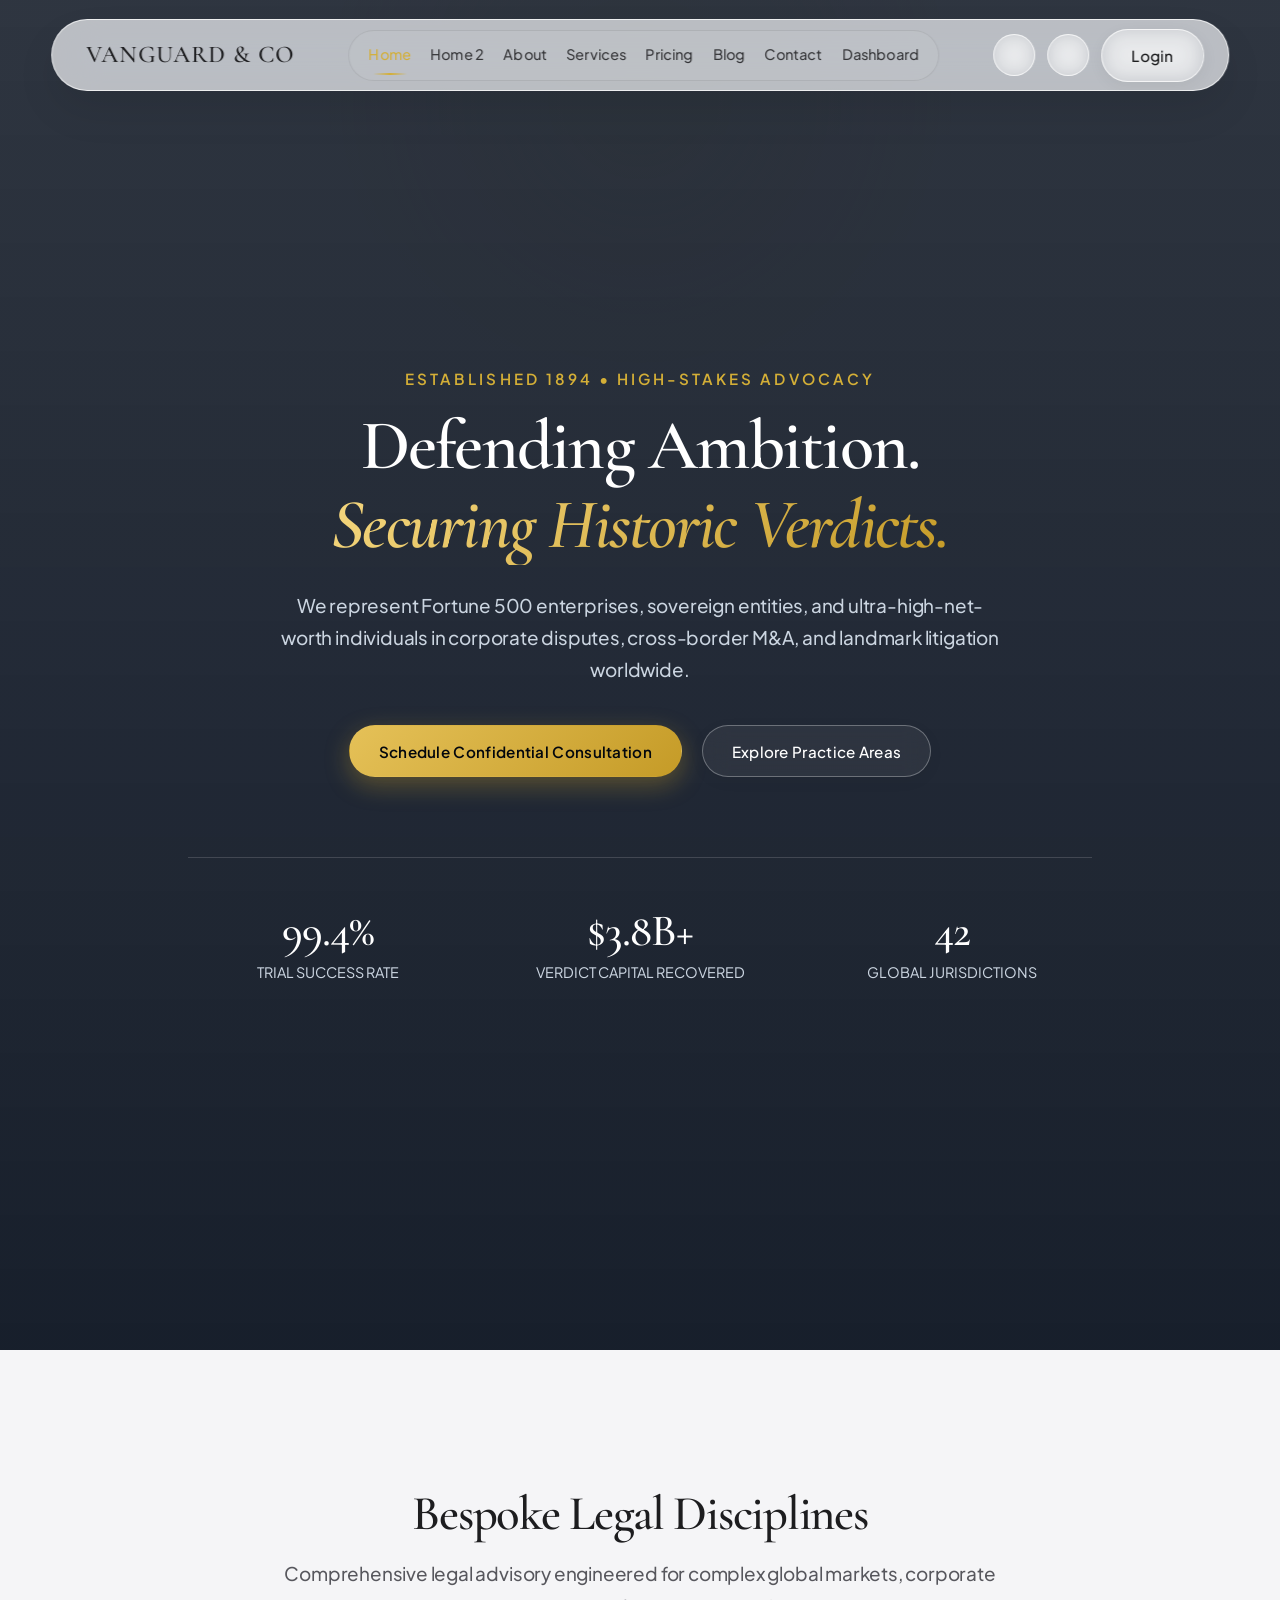
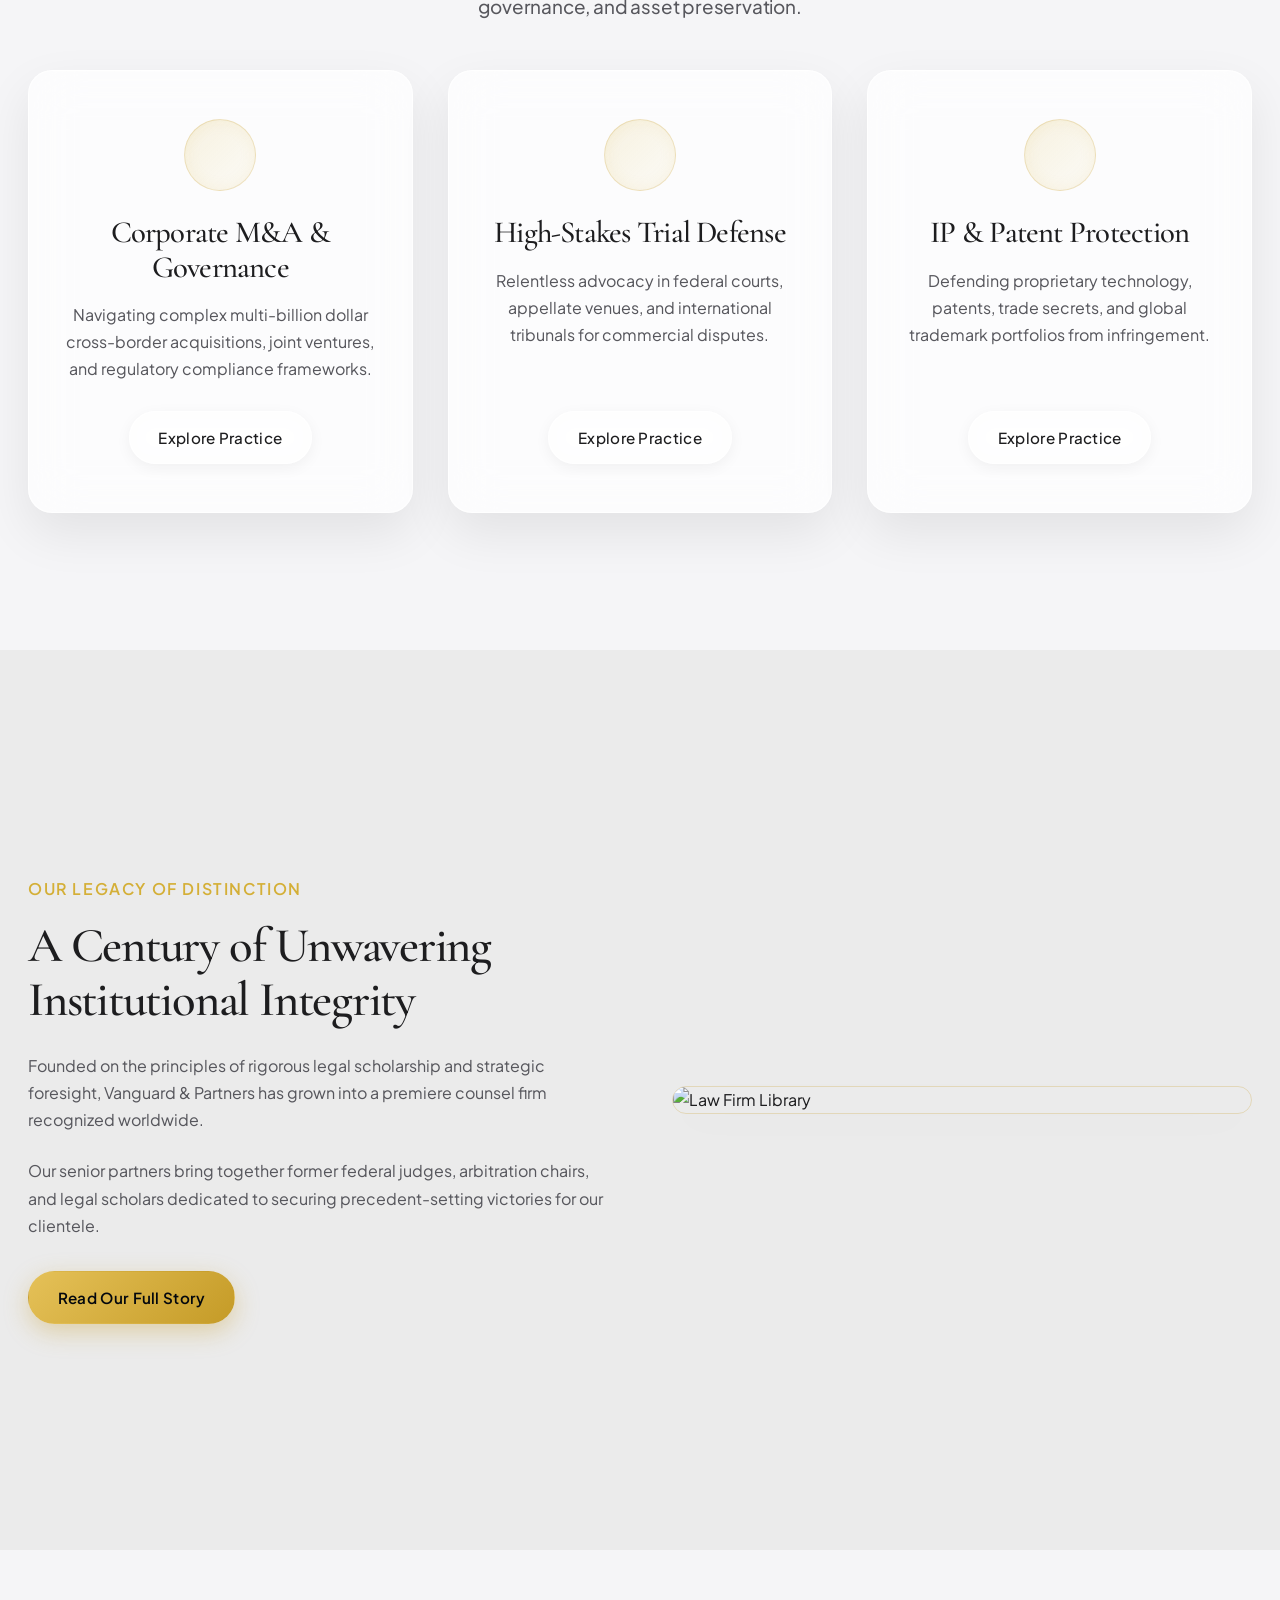
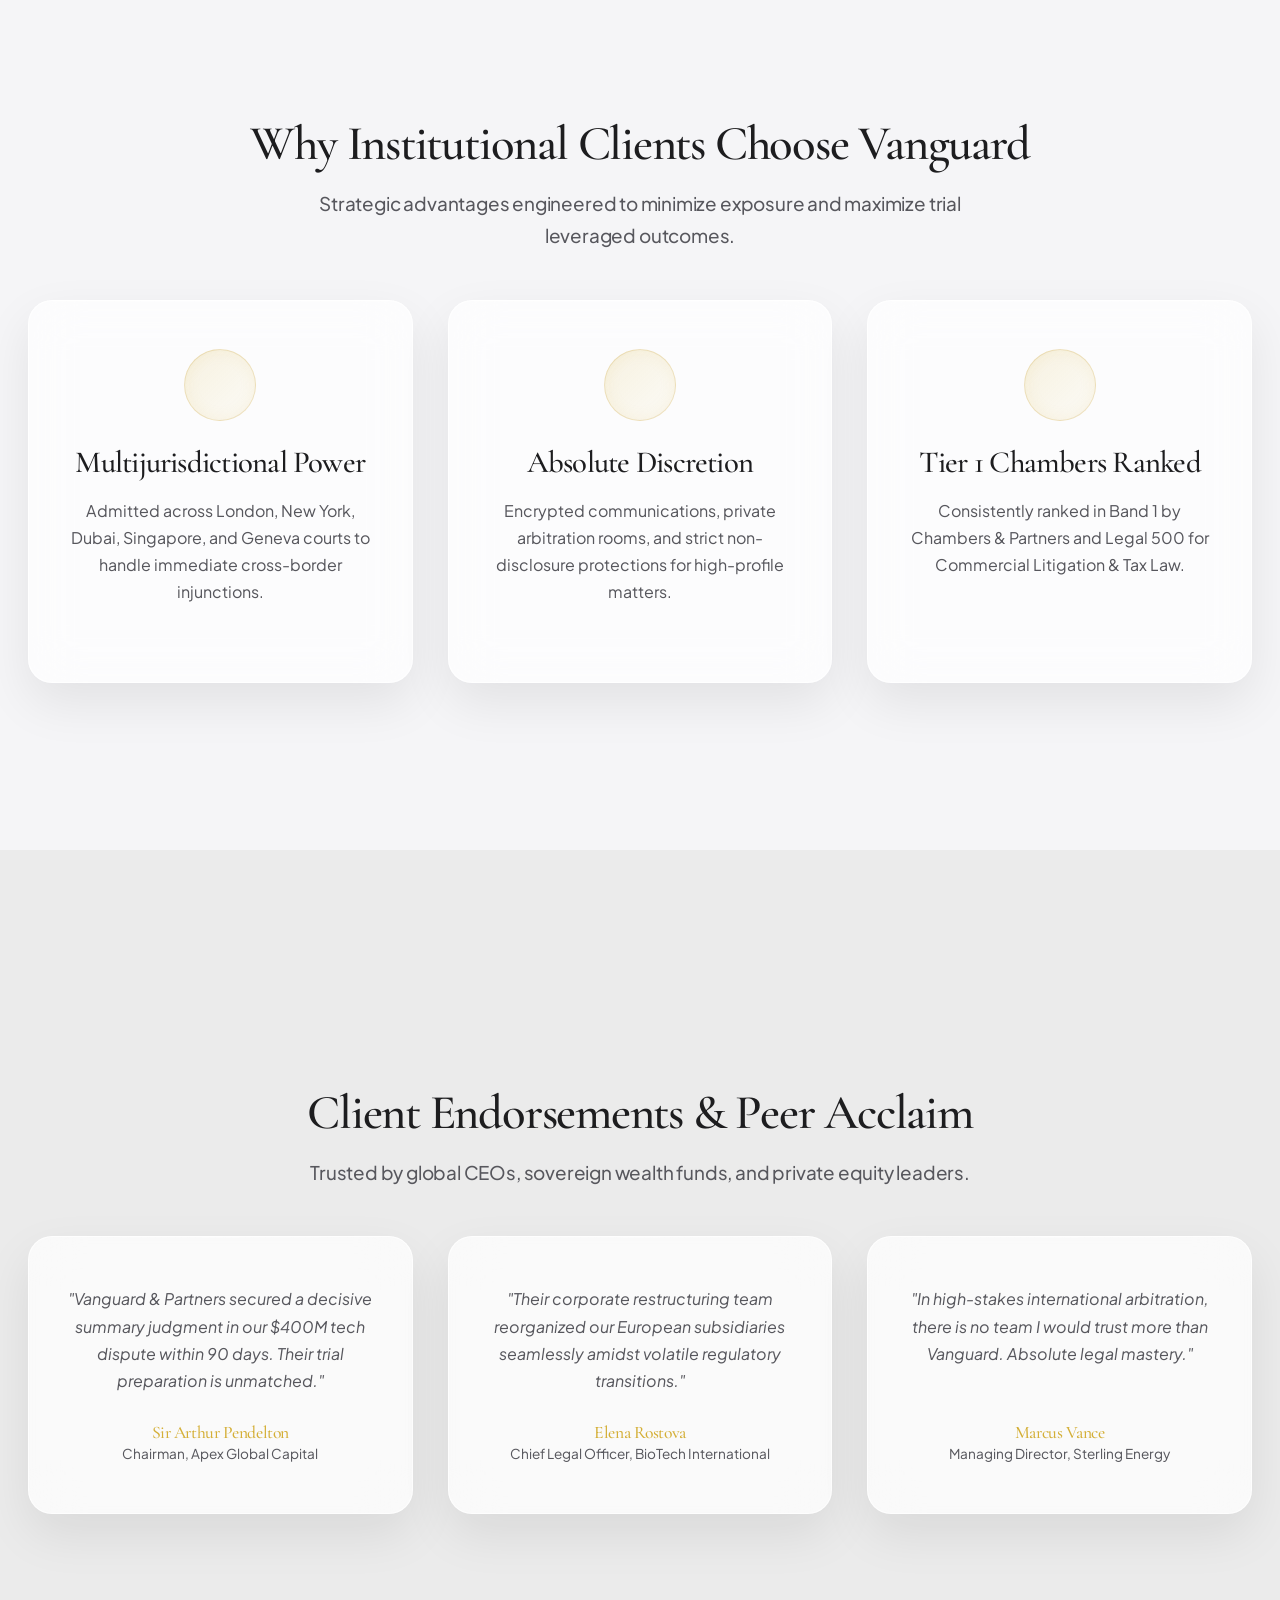
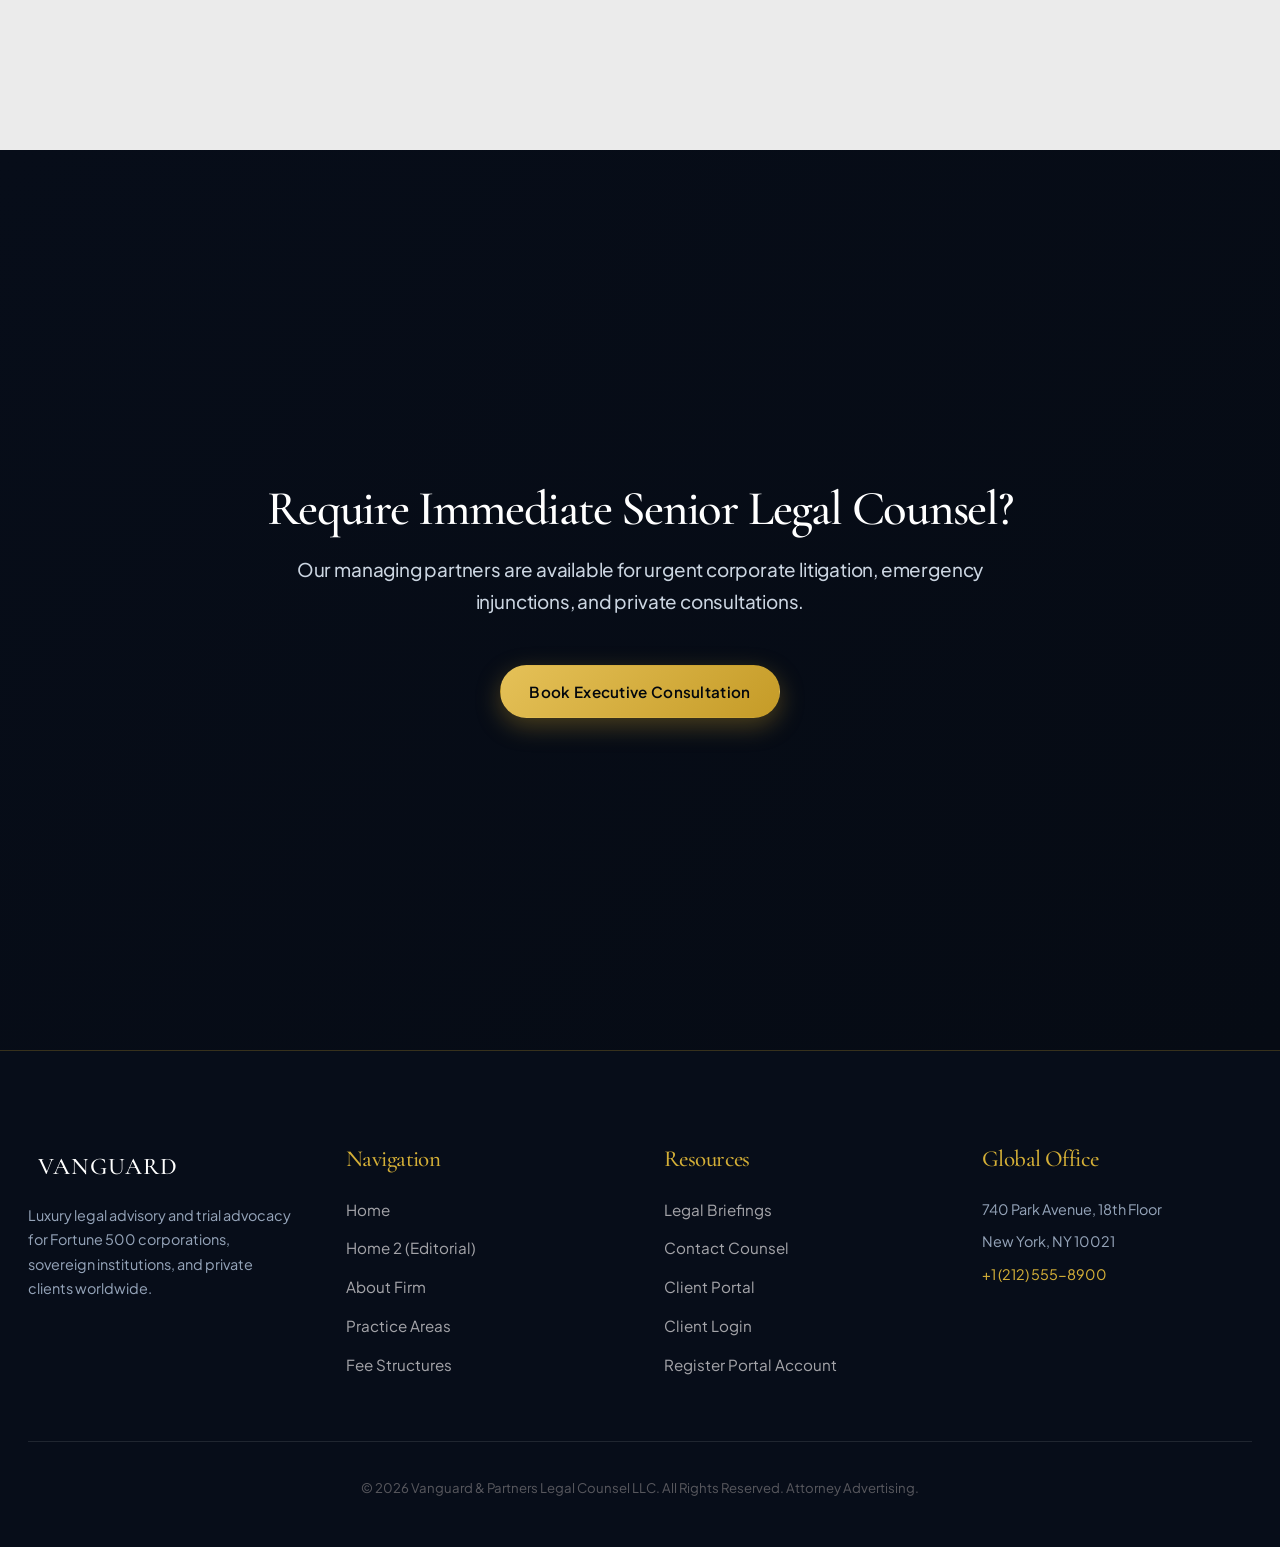
==== index.html @ 319003a1 "first commit" ====
<!DOCTYPE html>
<html lang="en">
<head>
  <meta charset="UTF-8">
  <meta name="viewport" content="width=device-width, initial-scale=1.0">
  <title>Vanguard & Partners | Luxury Legal Counsel & High-Stakes Litigation</title>
  <meta name="description" content="Vanguard & Partners is a premier international law firm specializing in corporate governance, high-stakes litigation, IP defense, and private wealth.">

  <!-- Remix Icon CDN -->
  <link rel="stylesheet" href="https://cdn.jsdelivr.net/npm/remixicon@3.5.0/fonts/remixicon.css">

  <!-- Core Stylesheets -->
  <link rel="stylesheet" href="assets/css/style.css">
  <link rel="stylesheet" href="assets/css/rtl.css">
</head>
<body>

  <!-- ================= HEADER / NAVBAR ================= -->
  <header class="navbar-header">
    <div class="container navbar-container">
      <a href="index.html" class="brand-logo">
        <i class="ri-scales-3-line"></i>
        <span>Vanguard & Co</span>
      </a>

      <nav class="nav-links desktop-only">
        <a href="index.html" class="nav-link active">Home</a>
        <a href="home2.html" class="nav-link">Home 2</a>
        <a href="about.html" class="nav-link">About</a>
        <a href="services.html" class="nav-link">Services</a>
        <a href="pricing.html" class="nav-link">Pricing</a>
        <a href="blog.html" class="nav-link">Blog</a>
        <a href="contact.html" class="nav-link">Contact</a>
        <a href="dashboard.html" class="nav-link">Dashboard</a>
      </nav>

      <div class="nav-actions">
        <!-- Desktop Theme Toggle -->
        <button class="icon-btn theme-toggle-btn desktop-only" aria-label="Toggle Theme">
          <i class="ri-moon-line"></i>
        </button>

        <!-- Desktop RTL Toggle -->
        <button class="icon-btn rtl-toggle-btn" aria-label="Toggle Language Direction">
          <i class="ri-arrow-left-right-line"></i>
        </button>

        <!-- Login Button (Strictly labeled "Login") -->
        <a href="login.html" class="btn btn-outline desktop-only">Login</a>

        <!-- Hamburger Icon (<= 1024px) -->
        <button class="hamburger-toggle" aria-label="Open Menu">
          <i class="ri-menu-3-line"></i>
        </button>
      </div>
    </div>
  </header>

  <!-- ================= MOBILE SLIDE-DRAWER ================= -->
  <div class="drawer-overlay"></div>
  <aside class="nav-drawer" aria-label="Mobile Navigation">
    <div class="drawer-header">
      <a href="index.html" class="brand-logo">
        <i class="ri-scales-3-line"></i>
        <span>Vanguard</span>
      </a>
      <button class="drawer-close-btn" aria-label="Close Menu">
        <i class="ri-close-line"></i>
      </button>
    </div>

    <div class="drawer-nav-links">
      <a href="index.html" class="drawer-nav-link">Home</a>
      <a href="home2.html" class="drawer-nav-link">Home 2</a>
      <a href="about.html" class="drawer-nav-link">About Us</a>
      <a href="services.html" class="drawer-nav-link">Practice Areas</a>
      <a href="pricing.html" class="drawer-nav-link">Retainers & Pricing</a>
      <a href="blog.html" class="drawer-nav-link">Legal Briefings</a>
      <a href="contact.html" class="drawer-nav-link">Contact Counsel</a>
      <a href="dashboard.html" class="drawer-nav-link">Client Portal</a>
    </div>

    <div class="drawer-actions">
      <!-- Theme Toggle Inside Drawer for <= 1024px -->
      <button class="btn btn-outline theme-toggle-btn" style="width:100%">
        <i class="ri-moon-line"></i> Toggle Appearance
      </button>
      <a href="login.html" class="btn btn-primary" style="width:100%">Login</a>
    </div>
  </aside>

  <!-- ================= MAIN CONTENT ================= -->
  <main>

    <!-- SECTION 1: HERO (FULL SCREEN 100vh / 150vh) -->
    <section class="full-section tall-section" style="background: linear-gradient(180deg, rgba(11,19,32,0.85) 0%, rgba(11,19,32,0.95) 100%), url('https://images.unsplash.com/photo-1486406146926-c627a92ad1ab?auto=format&fit=crop&w=1920&q=80') center/cover no-repeat; color: #fff;">
      <div class="container" style="text-align: center; max-width: 960px;">
        <span class="hero-animate" style="color: var(--secondary); text-transform: uppercase; letter-spacing: 0.2em; font-size: 0.95rem; font-weight: 600; display: inline-block; margin-block-end: 1rem;">
          Established 1894 • High-Stakes Advocacy
        </span>
        <h1 class="hero-animate" style="color: #ffffff; margin-block-end: 1.5rem;">
          Defending Ambition. <br><span class="gold-accent">Securing Historic Verdicts.</span>
        </h1>
        <p class="hero-animate subtext" style="color: #cbd5e1; margin-block-end: 2.5rem;">
          We represent Fortune 500 enterprises, sovereign entities, and ultra-high-net-worth individuals in corporate disputes, cross-border M&A, and landmark litigation worldwide.
        </p>
        <div class="hero-animate" style="display: flex; gap: 1.25rem; justify-content: center; flex-wrap: wrap;">
          <a href="contact.html" class="btn btn-primary">Schedule Confidential Consultation</a>
          <a href="services.html" class="btn btn-outline" style="color: #fff; border-color: rgba(255,255,255,0.3);">Explore Practice Areas</a>
        </div>

        <!-- Metric Badges Grid -->
        <div class="hero-animate gsap-reveal" style="display: grid; grid-template-columns: repeat(auto-fit, minmax(200px, 1fr)); gap: 2rem; margin-block-start: 5rem; border-block-start: 1px solid rgba(255,255,255,0.15); padding-block-start: 3rem;">
          <div>
            <h3 style="color: var(--secondary); font-size: 2.8rem; margin-block-end: 0.2rem;">99.4%</h3>
            <p style="color: #94a3b8; font-size: 0.9rem; text-transform: uppercase;">Trial Success Rate</p>
          </div>
          <div>
            <h3 style="color: var(--secondary); font-size: 2.8rem; margin-block-end: 0.2rem;">$3.8B+</h3>
            <p style="color: #94a3b8; font-size: 0.9rem; text-transform: uppercase;">Verdict Capital Recovered</p>
          </div>
          <div>
            <h3 style="color: var(--secondary); font-size: 2.8rem; margin-block-end: 0.2rem;">42</h3>
            <p style="color: #94a3b8; font-size: 0.9rem; text-transform: uppercase;">Global Jurisdictions</p>
          </div>
        </div>
      </div>
    </section>

    <!-- SECTION 2: SERVICES & PRACTICE AREAS GRID -->
    <section class="full-section gsap-reveal">
      <div class="container">
        <h2>Bespoke Legal Disciplines</h2>
        <p class="section-subtext">Comprehensive legal advisory engineered for complex global markets, corporate governance, and asset preservation.</p>

        <div class="card-grid">
          <div class="card">
            <div class="card-icon"><i class="ri-building-4-line"></i></div>
            <h3 class="card-title">Corporate M&A & Governance</h3>
            <p class="card-desc">Navigating complex multi-billion dollar cross-border acquisitions, joint ventures, and regulatory compliance frameworks.</p>
            <a href="services.html" class="btn btn-outline">Explore Practice</a>
          </div>

          <div class="card">
            <div class="card-icon"><i class="ri-gavel-line"></i></div>
            <h3 class="card-title">High-Stakes Trial Defense</h3>
            <p class="card-desc">Relentless advocacy in federal courts, appellate venues, and international tribunals for commercial disputes.</p>
            <a href="services.html" class="btn btn-outline">Explore Practice</a>
          </div>

          <div class="card">
            <div class="card-icon"><i class="ri-shield-keyhole-line"></i></div>
            <h3 class="card-title">IP & Patent Protection</h3>
            <p class="card-desc">Defending proprietary technology, patents, trade secrets, and global trademark portfolios from infringement.</p>
            <a href="services.html" class="btn btn-outline">Explore Practice</a>
          </div>
        </div>
      </div>
    </section>

    <!-- SECTION 3: ABOUT / STORY & STATS -->
    <section class="full-section section-bg-alt gsap-reveal">
      <div class="container" style="display: grid; grid-template-columns: 1fr 1fr; gap: 4rem; align-items: center;">
        <div style="text-align: start;">
          <span style="color: var(--secondary); font-weight: 600; letter-spacing: 0.1em; text-transform: uppercase;">Our Legacy of Distinction</span>
          <h2 style="text-align: start; margin-block: 1rem 1.5rem;">A Century of Unwavering Institutional Integrity</h2>
          <p style="margin-block-end: 1.5rem;">Founded on the principles of rigorous legal scholarship and strategic foresight, Vanguard & Partners has grown into a premiere counsel firm recognized worldwide.</p>
          <p style="margin-block-end: 2rem;">Our senior partners bring together former federal judges, arbitration chairs, and legal scholars dedicated to securing precedent-setting victories for our clientele.</p>
          <a href="about.html" class="btn btn-primary">Read Our Full Story</a>
        </div>
        <div>
          <img src="https://images.unsplash.com/photo-1453728013993-6d66e9c9123a?auto=format&fit=crop&w=800&q=80" alt="Law Firm Library" style="border-radius: var(--radius-global); border: 1px solid var(--border-color); box-shadow: var(--shadow-subtle);">
        </div>
      </div>
    </section>

    <!-- SECTION 4: FEATURES / HIGHLIGHTS GRID -->
    <section class="full-section gsap-reveal">
      <div class="container">
        <h2>Why Institutional Clients Choose Vanguard</h2>
        <p class="section-subtext">Strategic advantages engineered to minimize exposure and maximize trial leveraged outcomes.</p>

        <div class="card-grid">
          <div class="card">
            <div class="card-icon"><i class="ri-global-line"></i></div>
            <h3 class="card-title">Multijurisdictional Power</h3>
            <p class="card-desc">Admitted across London, New York, Dubai, Singapore, and Geneva courts to handle immediate cross-border injunctions.</p>
          </div>

          <div class="card">
            <div class="card-icon"><i class="ri-lock-2-line"></i></div>
            <h3 class="card-title">Absolute Discretion</h3>
            <p class="card-desc">Encrypted communications, private arbitration rooms, and strict non-disclosure protections for high-profile matters.</p>
          </div>

          <div class="card">
            <div class="card-icon"><i class="ri-award-line"></i></div>
            <h3 class="card-title">Tier 1 Chambers Ranked</h3>
            <p class="card-desc">Consistently ranked in Band 1 by Chambers & Partners and Legal 500 for Commercial Litigation & Tax Law.</p>
          </div>
        </div>
      </div>
    </section>

    <!-- SECTION 5: TESTIMONIALS -->
    <section class="full-section section-bg-alt gsap-reveal">
      <div class="container">
        <h2>Client Endorsements & Peer Acclaim</h2>
        <p class="section-subtext">Trusted by global CEOs, sovereign wealth funds, and private equity leaders.</p>

        <div class="card-grid">
          <div class="card">
            <p class="card-desc" style="font-style: italic;">"Vanguard & Partners secured a decisive summary judgment in our $400M tech dispute within 90 days. Their trial preparation is unmatched."</p>
            <h4 style="font-size: 1.1rem; color: var(--secondary);">Sir Arthur Pendelton</h4>
            <span style="font-size: 0.85rem; color: var(--text-muted);">Chairman, Apex Global Capital</span>
          </div>

          <div class="card">
            <p class="card-desc" style="font-style: italic;">"Their corporate restructuring team reorganized our European subsidiaries seamlessly amidst volatile regulatory transitions."</p>
            <h4 style="font-size: 1.1rem; color: var(--secondary);">Elena Rostova</h4>
            <span style="font-size: 0.85rem; color: var(--text-muted);">Chief Legal Officer, BioTech International</span>
          </div>

          <div class="card">
            <p class="card-desc" style="font-style: italic;">"In high-stakes international arbitration, there is no team I would trust more than Vanguard. Absolute legal mastery."</p>
            <h4 style="font-size: 1.1rem; color: var(--secondary);">Marcus Vance</h4>
            <span style="font-size: 0.85rem; color: var(--text-muted);">Managing Director, Sterling Energy</span>
          </div>
        </div>
      </div>
    </section>

    <!-- SECTION 6: EXECUTIVE CALL TO ACTION -->
    <section class="full-section" style="background: linear-gradient(135deg, var(--primary) 0%, #060b14 100%); color: #fff;">
      <div class="container" style="text-align: center;">
        <h2 style="color: #fff;">Require Immediate Senior Legal Counsel?</h2>
        <p class="subtext" style="color: #94a3b8;">Our managing partners are available for urgent corporate litigation, emergency injunctions, and private consultations.</p>
        <a href="contact.html" class="btn btn-primary">Book Executive Consultation</a>
      </div>
    </section>

  </main>

  <!-- ================= FOOTER ================= -->
  <footer class="footer">
    <div class="container">
      <div class="footer-grid">
        <div class="footer-col">
          <a href="index.html" class="brand-logo" style="color: #fff; margin-block-end: 1rem;">
            <i class="ri-scales-3-line"></i>
            <span>Vanguard</span>
          </a>
          <p style="color: #94a3b8; font-size: 0.9rem;">
            Luxury legal advisory and trial advocacy for Fortune 500 corporations, sovereign institutions, and private clients worldwide.
          </p>
        </div>

        <div class="footer-col">
          <h4>Navigation</h4>
          <div class="footer-links">
            <a href="index.html">Home</a>
            <a href="home2.html">Home 2 (Editorial)</a>
            <a href="about.html">About Firm</a>
            <a href="services.html">Practice Areas</a>
            <a href="pricing.html">Fee Structures</a>
          </div>
        </div>

        <div class="footer-col">
          <h4>Resources</h4>
          <div class="footer-links">
            <a href="blog.html">Legal Briefings</a>
            <a href="contact.html">Contact Counsel</a>
            <a href="dashboard.html">Client Portal</a>
            <a href="login.html">Client Login</a>
            <a href="register.html">Register Portal Account</a>
          </div>
        </div>

        <div class="footer-col">
          <h4>Global Office</h4>
          <p style="color: #94a3b8; font-size: 0.9rem; margin-block-end: 0.5rem;">740 Park Avenue, 18th Floor</p>
          <p style="color: #94a3b8; font-size: 0.9rem; margin-block-end: 0.5rem;">New York, NY 10021</p>
          <p style="color: var(--secondary); font-size: 0.9rem;"><i class="ri-phone-line"></i> +1 (212) 555-8900</p>
        </div>
      </div>

      <div class="footer-bottom">
        <p>&copy; 2026 Vanguard & Partners Legal Counsel LLC. All Rights Reserved. Attorney Advertising.</p>
      </div>
    </div>
  </footer>

  <!-- GSAP Libraries -->
  <script src="https://cdnjs.cloudflare.com/ajax/libs/gsap/3.12.2/gsap.min.js"></script>
  <script src="https://cdnjs.cloudflare.com/ajax/libs/gsap/3.12.2/ScrollTrigger.min.js"></script>
  <script src="assets/js/main.js"></script>
</body>
</html>
---- assets/css/style.css ----
/* ==========================================================================
   VANGUARD & PARTNERS - APPLE PRO SPATIAL DESIGN SYSTEM
   Aesthetic: Apple UI & UX (Frosted Glassmorphism, Spatial Depth & Fluid Motion)
   ========================================================================== */

@import url('https://fonts.googleapis.com/css2?family=Cormorant+Garamond:ital,wght@0,400;0,500;0,600;0,700;1,400&family=Plus+Jakarta+Sans:wght@300;400;500;600;700&display=swap');

:root {
  /* Apple Pro Color Tokens */
  --primary: #070d19;            /* Apple Obsidian Navy */
  --secondary: #d4af37;          /* Apple Metallic Gold */
  --accent: #1e293b;             /* Slate Accent */

  /* Light Theme Apple Glass Surfaces */
  --bg-main: #f5f5f7;            /* Iconic Apple Light Gray */
  --bg-alt: #ebebeb;
  --surface: rgba(255, 255, 255, 0.72);
  --surface-solid: #ffffff;
  --surface-hover: rgba(255, 255, 255, 0.95);
  --text-main: #1d1d1f;          /* Apple Deep Charcoal Body */
  --text-muted: #57575d;         /* High Contrast Muted Slate Text */
  --border-color: rgba(197, 155, 39, 0.25);
  --border-glass: rgba(255, 255, 255, 0.6);
  --border-subtle: rgba(0, 0, 0, 0.08);

  /* Shadows & Ambient Glows */
  --shadow-subtle: 0 10px 40px -10px rgba(0, 0, 0, 0.05);
  --shadow-hover: 0 25px 60px -15px rgba(197, 155, 39, 0.2);
  --shadow-glass: 0 20px 50px rgba(0, 0, 0, 0.08);

  /* Glassmorphism Specification */
  --glass-bg: rgba(255, 255, 255, 0.68);
  --glass-blur: blur(25px) saturate(180%);
  --glass-border: rgba(255, 255, 255, 0.75);

  /* Apple Layout & Radius Metrics */
  --radius-global: 24px;         /* Apple Curved Card Radius */
  --radius-pill: 999px;          /* Apple Tactile Capsule Pill */
  --transition-apple: all 0.4s cubic-bezier(0.16, 1, 0.3, 1);
  --header-height: 72px;
  --nav-top-gap: 1.2rem;

  /* Typography Design System (Strict Rule: H1-H3 weight never exceeds 580) */
  --font-heading: 'Cormorant Garamond', Georgia, serif;
  --font-body: 'Plus Jakarta Sans', -apple-system, BlinkMacSystemFont, 'SF Pro Display', sans-serif;

  --weight-h1: 580;
  --weight-h2: 540;
  --weight-h3: 520;
  --weight-h4: 500;
  --weight-body: 420;
  --weight-lead: 460;
  --weight-btn: 510;
  --weight-label: 470;
  --weight-caption: 400;
  --weight-bold-inline: 500;

  --size-h1: clamp(2.8rem, 5.5vw, 5.2rem);
  --size-h2: clamp(2rem, 3.8vw, 3.4rem);
  --size-h3: clamp(1.4rem, 2.4vw, 2.2rem);
  --size-h4: clamp(1.15rem, 1.8vw, 1.55rem);
  --size-body: 1rem;
  --size-lead: 1.18rem;
  --size-btn: 0.95rem;
  --size-label: 0.9rem;
  --size-caption: 0.825rem;
}

/* macOS Dark Mode Overrides (`[data-theme="dark"]`) */
[data-theme="dark"] {
  --primary: #03070d;
  --bg-main: #000000;            /* True Apple OLED Dark */
  --bg-alt: #090e17;
  --surface: rgba(18, 25, 38, 0.65);
  --surface-solid: #0d1422;
  --surface-hover: rgba(26, 36, 54, 0.85);
  --text-main: #ffffff;          /* Pure Crisp White Text */
  --text-muted: #cbd5e1;         /* Bright High-Contrast Slate Text */
  --border-color: rgba(212, 175, 55, 0.3);
  --border-glass: rgba(255, 255, 255, 0.12);
  --border-subtle: rgba(255, 255, 255, 0.08);

  --shadow-subtle: 0 15px 45px rgba(0, 0, 0, 0.6);
  --shadow-hover: 0 30px 70px rgba(212, 175, 55, 0.25);
  --shadow-glass: 0 25px 60px rgba(0, 0, 0, 0.7);

  --glass-bg: rgba(10, 16, 26, 0.72);
  --glass-border: rgba(255, 255, 255, 0.15);
}

/* Global Reset & Base Setup */
*, *::before, *::after {
  box-sizing: border-box;
  margin: 0;
  padding: 0;
}

html {
  scroll-behavior: smooth;
  font-size: 16px;
  overflow-x: hidden;
}

body {
  font-family: var(--font-body);
  font-weight: var(--weight-body);
  font-size: var(--size-body);
  line-height: 1.65;
  color: var(--text-main);
  background-color: var(--bg-main);
  transition: background-color 0.4s ease, color 0.4s ease;
  overflow-x: hidden;
  -webkit-font-smoothing: antialiased;
  -moz-osx-font-smoothing: grayscale;
}

/* Ambient Radial Glow Halos for Apple Spatial Depth */
body::before {
  content: '';
  position: fixed;
  top: -200px;
  left: 50%;
  transform: translateX(-50%);
  width: 900px;
  height: 600px;
  background: radial-gradient(circle, rgba(212, 175, 55, 0.12) 0%, rgba(212, 175, 55, 0) 70%);
  pointer-events: none;
  z-index: 0;
}

/* Typography Rules & Heading Strict Weights */
h1, h2, h3, h4, h5, h6 {
  font-family: var(--font-heading);
  line-height: 1.12;
  letter-spacing: -0.025em;
  color: var(--text-main);
  text-align: center; /* MANDATORY RULE: ALL section headings -> text-align: center */
}

h1 {
  font-size: var(--size-h1);
  font-weight: var(--weight-h1);
}

h2 {
  font-size: var(--size-h2);
  font-weight: var(--weight-h2);
}

h3 {
  font-size: var(--size-h3);
  font-weight: var(--weight-h3);
}

h4, h5, h6 {
  font-size: var(--size-h4);
  font-weight: var(--weight-h4);
}

p {
  line-height: 1.7;
  color: var(--text-muted);
}

.subtext, .section-subtext {
  text-align: center; /* MANDATORY RULE: ALL section subtext -> text-align: center */
  max-width: 720px;
  margin-inline: auto;
  font-size: var(--size-lead);
  font-weight: var(--weight-lead);
  margin-block-start: 1rem;
  margin-block-end: 3rem;
  color: var(--text-muted);
  letter-spacing: -0.01em;
}

.gold-accent {
  background: linear-gradient(135deg, #f5d77f 0%, #c59b27 100%);
  -webkit-background-clip: text;
  -webkit-text-fill-color: transparent;
  display: inline-block;
  font-style: italic;
}

a {
  color: inherit;
  text-decoration: none;
  transition: var(--transition-apple);
}

img {
  max-width: 100%;
  height: auto;
  display: block;
}

ul {
  list-style: none;
}

/* HIGH CONTRAST TEXT OVERRIDES FOR DARK SECTIONS */
.dark-section,
section[style*="background"],
.full-section[style*="background"] {
  color: #ffffff;
}

.dark-section h1, .dark-section h2, .dark-section h3, .dark-section h4,
.dark-section h5, .dark-section h6,
section[style*="background"] h1, section[style*="background"] h2,
section[style*="background"] h3, section[style*="background"] h4 {
  color: #ffffff !important;
}

.dark-section p, .dark-section .subtext, .dark-section .section-subtext,
section[style*="background"] p, section[style*="background"] .subtext,
section[style*="background"] .section-subtext {
  color: #cbd5e1 !important;
}

.dark-section span, .dark-section li,
section[style*="background"] span, section[style*="background"] li {
  color: #e2e8f0;
}

/* Container & Full-Screen Section Architecture */
.container {
  width: 100%;
  max-width: 1280px;
  margin-inline: auto;
  padding-inline: 1.75rem;
  position: relative;
  z-index: 1;
}

/* Dynamic Section Base (min-height 100vh / 150vh with Apple spatial margins) */
.full-section {
  min-height: 100vh;
  width: 100vw;
  max-width: 100%;
  display: flex;
  flex-direction: column;
  justify-content: center;
  align-items: center;
  padding-block: 7rem;
  position: relative;
  overflow: hidden;
}

.full-section.tall-section {
  min-height: 150vh;
}

.section-bg-alt {
  background-color: var(--bg-alt);
  position: relative;
}

/* ================= APPLE FLOATING CAPSULE NAVBAR ================= */
.navbar-header {
  position: fixed;
  top: var(--nav-top-gap);
  left: 50%;
  transform: translateX(-50%);
  width: min(1280px, 92vw);
  height: var(--header-height);
  z-index: 1000;
  background: var(--glass-bg);
  backdrop-filter: var(--glass-blur);
  -webkit-backdrop-filter: var(--glass-blur);
  border: 1px solid var(--glass-border);
  border-radius: var(--radius-pill);
  box-shadow: 0 20px 40px rgba(0, 0, 0, 0.08);
  transition: var(--transition-apple);
}

.navbar-container {
  display: flex;
  align-items: center;
  justify-content: space-between;
  height: 100%;
  padding-inline: 1.5rem;
}

.brand-logo {
  display: flex;
  align-items: center;
  gap: 0.65rem;
  font-family: var(--font-heading);
  font-size: 1.5rem;
  font-weight: var(--weight-h3);
  color: var(--text-main);
  letter-spacing: 0.04em;
  text-transform: uppercase;
}

.brand-logo i {
  color: var(--secondary);
  font-size: 1.7rem;
  filter: drop-shadow(0 2px 8px rgba(212, 175, 55, 0.4));
}

/* Navigation Links (> 1024px Full Horizontal Capsule Nav) */
.nav-links {
  display: flex;
  align-items: center;
  gap: 1.8rem;
  background: rgba(255, 255, 255, 0.05);
  padding: 0.4rem 1.2rem;
  border-radius: var(--radius-pill);
  border: 1px solid var(--border-subtle);
}

.nav-link {
  font-size: var(--size-label);
  font-weight: var(--weight-label);
  color: var(--text-main);
  letter-spacing: 0.01em;
  position: relative;
  padding-block: 0.4rem;
  opacity: 0.85;
}

.nav-link:hover,
.nav-link.active {
  opacity: 1;
  color: var(--secondary);
}

.nav-link::after {
  content: '';
  position: absolute;
  bottom: -2px;
  left: 50%;
  transform: translateX(-50%);
  width: 0%;
  height: 2px;
  border-radius: 2px;
  background: linear-gradient(90deg, transparent, var(--secondary), transparent);
  transition: var(--transition-apple);
}

.nav-link:hover::after,
.nav-link.active::after {
  width: 80%;
}

.nav-actions {
  display: flex;
  align-items: center;
  gap: 0.75rem;
}

/* Icon Buttons (Theme & RTL Toggles) */
.icon-btn {
  background: rgba(255, 255, 255, 0.08);
  backdrop-filter: blur(10px);
  border: 1px solid var(--glass-border);
  color: var(--text-main);
  width: 42px;
  height: 42px;
  border-radius: 50%;
  display: inline-flex;
  align-items: center;
  justify-content: center;
  cursor: pointer;
  font-size: 1.15rem;
  transition: var(--transition-apple);
}

.icon-btn:hover {
  background: var(--secondary);
  color: #03070d;
  border-color: var(--secondary);
  transform: scale(1.08);
  box-shadow: 0 6px 20px rgba(212, 175, 55, 0.35);
}

/* Apple Tactile Pill Button UI System */
.btn {
  display: inline-flex;
  align-items: center;
  justify-content: center;
  gap: 0.6rem;
  padding: 0.8rem 1.8rem;
  border-radius: var(--radius-pill);
  font-family: var(--font-body);
  font-size: var(--size-btn);
  font-weight: var(--weight-btn);
  letter-spacing: 0.02em;
  cursor: pointer;
  transition: var(--transition-apple);
  border: 1px solid transparent;
  white-space: nowrap;
  box-shadow: 0 4px 15px rgba(0, 0, 0, 0.05);
}

.btn-primary {
  background: linear-gradient(135deg, #e5c158 0%, #c59b27 100%);
  color: #03070d;
  box-shadow: 0 8px 25px rgba(197, 155, 39, 0.35);
  font-weight: 600;
}

.btn-primary:hover {
  transform: translateY(-3px) scale(1.02);
  box-shadow: 0 12px 35px rgba(197, 155, 39, 0.5);
}

.btn-outline {
  background: rgba(255, 255, 255, 0.06);
  backdrop-filter: blur(12px);
  border-color: var(--glass-border);
  color: var(--text-main);
}

.btn-outline:hover {
  background: var(--secondary);
  border-color: var(--secondary);
  color: #03070d;
  transform: translateY(-3px) scale(1.02);
  box-shadow: 0 10px 30px rgba(212, 175, 55, 0.3);
}

/* Mobile Hamburger Toggle & Slide-out Drawer (<= 1024px) */
.hamburger-toggle {
  display: none;
  background: transparent;
  border: none;
  color: var(--text-main);
  font-size: 1.8rem;
  cursor: pointer;
  padding: 0.5rem;
}

.drawer-overlay {
  position: fixed;
  inset: 0;
  background-color: rgba(0, 0, 0, 0.7);
  backdrop-filter: blur(8px);
  z-index: 1050;
  opacity: 0;
  visibility: hidden;
  transition: var(--transition-apple);
}

.drawer-overlay.active {
  opacity: 1;
  visibility: visible;
}

.nav-drawer {
  position: fixed;
  top: 0;
  inset-inline-end: -100%;
  width: 320px;
  max-width: 85vw;
  height: 100vh;
  background: var(--surface-solid);
  backdrop-filter: blur(30px);
  z-index: 1100;
  padding: 2.5rem 2rem;
  display: flex;
  flex-direction: column;
  justify-content: space-between;
  box-shadow: -10px 0 40px rgba(0,0,0,0.5);
  transition: inset-inline-end 0.45s cubic-bezier(0.16, 1, 0.3, 1);
}

.nav-drawer.active {
  inset-inline-end: 0;
}

.drawer-header {
  display: flex;
  align-items: center;
  justify-content: space-between;
  margin-block-end: 2rem;
}

.drawer-close-btn {
  background: transparent;
  border: none;
  color: var(--text-main);
  font-size: 1.75rem;
  cursor: pointer;
}

.drawer-nav-links {
  display: flex;
  flex-direction: column;
  gap: 1rem;
}

.drawer-nav-link {
  font-size: 1.15rem;
  font-weight: var(--weight-lead);
  color: var(--text-main);
  padding-block: 0.6rem;
  border-block-end: 1px solid var(--border-subtle);
  min-height: 44px;
  display: flex;
  align-items: center;
}

.drawer-actions {
  display: flex;
  flex-direction: column;
  gap: 1rem;
  margin-block-start: 2rem;
}

/* ================= APPLE SPATIAL CARDS ================= */
.card-grid {
  display: grid;
  grid-template-columns: repeat(auto-fit, minmax(310px, 1fr));
  gap: 2.2rem;
  width: 100%;
}

.card {
  background: var(--surface);
  backdrop-filter: var(--glass-blur);
  -webkit-backdrop-filter: var(--glass-blur);
  border: 1px solid var(--glass-border);
  border-radius: var(--radius-global);
  padding: 3rem 2.2rem;
  display: flex;
  flex-direction: column;
  align-items: center;
  text-align: center;
  box-shadow: var(--shadow-glass);
  transition: var(--transition-apple);
  height: 100%;
  position: relative;
  overflow: hidden;
}

.card::before {
  content: '';
  position: absolute;
  top: 0;
  left: 0;
  right: 0;
  height: 1px;
  background: linear-gradient(90deg, transparent, rgba(255, 255, 255, 0.4), transparent);
}

.card:hover {
  transform: translateY(-10px) scale(1.015);
  box-shadow: var(--shadow-hover);
  border-color: var(--secondary);
  background: var(--surface-hover);
}

.card-icon {
  width: 72px;
  height: 72px;
  border-radius: 50%;
  background: linear-gradient(135deg, rgba(212, 175, 55, 0.15), rgba(212, 175, 55, 0.03));
  border: 1px solid var(--border-color);
  display: flex;
  align-items: center;
  justify-content: center;
  font-size: 2.1rem;
  color: var(--secondary);
  margin-block-end: 1.6rem;
  box-shadow: inset 0 0 15px rgba(212, 175, 55, 0.1);
}

.card-title {
  font-size: var(--size-h3);
  font-weight: var(--weight-h3);
  margin-block-end: 1rem;
}

.card-desc {
  font-size: var(--size-body);
  color: var(--text-muted);
  margin-block-end: 1.8rem;
  flex-grow: 1;
}

/* ================= FAQ ACCORDION DROPDOWN SYSTEM ================= */
.faq-accordion-list {
  display: flex;
  flex-direction: column;
  gap: 1.25rem;
  width: 100%;
  text-align: start;
}

.faq-accordion-item {
  background: var(--surface);
  backdrop-filter: var(--glass-blur);
  -webkit-backdrop-filter: var(--glass-blur);
  border: 1px solid var(--border-color);
  border-radius: var(--radius-global);
  padding: 1.5rem 2rem;
  transition: var(--transition-apple);
  overflow: hidden;
}

.faq-accordion-header {
  display: flex;
  justify-content: space-between;
  align-items: center;
  cursor: pointer;
  user-select: none;
  gap: 1rem;
}

.faq-accordion-header h4 {
  color: var(--secondary);
  margin-block-end: 0;
  text-align: start;
  font-size: 1.2rem;
  transition: var(--transition-apple);
}

.faq-icon {
  font-size: 1.5rem;
  color: var(--secondary);
  transition: transform 0.35s cubic-bezier(0.16, 1, 0.3, 1);
}

.faq-accordion-content {
  max-height: 0;
  opacity: 0;
  overflow: hidden;
  transition: max-height 0.4s cubic-bezier(0.16, 1, 0.3, 1), opacity 0.35s ease, margin-top 0.35s ease;
  margin-top: 0;
}

.faq-accordion-item.active {
  border-color: var(--secondary);
  box-shadow: var(--shadow-hover);
  background: var(--surface-hover);
}

.faq-accordion-item.active .faq-icon {
  transform: rotate(180deg);
}

.faq-accordion-item.active .faq-accordion-content {
  max-height: 300px;
  opacity: 1;
  margin-top: 1rem;
}

/* Form Controls with Apple Glass Styling */
.form-group {
  display: flex;
  flex-direction: column;
  gap: 0.5rem;
  margin-block-end: 1.5rem;
  width: 100%;
  text-align: start;
}

.form-label {
  font-size: var(--size-label);
  font-weight: var(--weight-label);
  color: var(--text-main);
  letter-spacing: -0.01em;
}

.form-control {
  width: 100%;
  padding: 0.95rem 1.3rem;
  background: var(--surface);
  backdrop-filter: blur(10px);
  border: 1px solid var(--border-subtle);
  border-radius: 14px;
  font-family: var(--font-body);
  font-size: var(--size-body);
  color: var(--text-main);
  transition: var(--transition-apple);
}

.form-control:focus {
  outline: none;
  border-color: var(--secondary);
  box-shadow: 0 0 0 4px rgba(212, 175, 55, 0.15);
  background: var(--surface-solid);
}

.form-control.error {
  border-color: #ef4444;
  background-color: rgba(239, 68, 68, 0.05);
}

.form-control.success {
  border-color: #22c55e;
}

.error-message {
  color: #ef4444;
  font-size: var(--size-caption);
  display: none;
}

.error-message.active {
  display: block;
}

.form-success-alert {
  padding: 1rem 1.5rem;
  background-color: rgba(34, 197, 94, 0.12);
  border: 1px solid #22c55e;
  border-radius: 14px;
  color: #15803d;
  font-weight: var(--weight-label);
  text-align: center;
  display: none;
  margin-block-start: 1rem;
}

[data-theme="dark"] .form-success-alert {
  color: #4ade80;
}

/* Footer Section System */
.footer {
  background-color: var(--primary);
  color: #f5f5f7;
  padding-block-start: 6rem;
  padding-block-end: 3rem;
  border-block-start: 1px solid var(--border-color);
  position: relative;
}

.footer-grid {
  display: grid;
  grid-template-columns: repeat(4, 1fr);
  gap: 3rem;
  margin-block-end: 4rem;
}

.footer-col {
  display: flex;
  flex-direction: column;
  align-items: flex-start;
}

.footer-col h4 {
  font-family: var(--font-heading);
  font-size: var(--size-h4);
  font-weight: var(--weight-h4);
  color: var(--secondary);
  margin-block-end: 1.5rem;
  text-align: start;
}

.footer-links {
  display: flex;
  flex-direction: column;
  gap: 0.85rem;
}

.footer-links a {
  color: #a3a3a8;
  font-size: 0.95rem;
}

.footer-links a:hover {
  color: var(--secondary);
  padding-inline-start: 5px;
}

.footer-bottom {
  border-block-start: 1px solid rgba(255, 255, 255, 0.1);
  padding-block-start: 2.2rem;
  text-align: center;
  color: #a3a3a8;
  font-size: var(--size-caption);
}

/* Auth Centered Pages (Login / Register) */
.auth-page-wrapper {
  min-height: 100vh;
  width: 100vw;
  display: flex;
  align-items: center;
  justify-content: center;
  background: radial-gradient(circle at center, var(--bg-alt) 0%, var(--bg-main) 100%);
  padding: 2rem;
}

.auth-card {
  width: 100%;
  max-width: 470px;
  background: var(--surface);
  backdrop-filter: var(--glass-blur);
  border: 1px solid var(--glass-border);
  border-radius: var(--radius-global);
  padding: 3.2rem 2.5rem;
  box-shadow: var(--shadow-glass);
  text-align: center;
}

.social-auth-btn {
  width: 100%;
  padding: 0.85rem 1rem;
  border: 1px solid var(--border-subtle);
  border-radius: var(--radius-pill);
  background: transparent;
  color: var(--text-main);
  font-family: var(--font-body);
  font-size: var(--size-label);
  display: flex;
  align-items: center;
  justify-content: center;
  gap: 0.75rem;
  cursor: pointer;
  margin-block-end: 0.75rem;
  transition: var(--transition-apple);
}

.social-auth-btn:hover {
  background: var(--surface-hover);
  border-color: var(--border-color);
  transform: scale(1.02);
}

.auth-divider {
  display: flex;
  align-items: center;
  margin-block: 1.5rem;
  color: var(--text-muted);
  font-size: var(--size-caption);
}

.auth-divider::before,
.auth-divider::after {
  content: '';
  flex: 1;
  height: 1px;
  background-color: var(--border-subtle);
}

.auth-divider span {
  padding-inline: 1rem;
}

/* STEP 7 - RESPONSIVE BREAKPOINT SYSTEM */

@media (min-width: 1440px) {
  .container {
    max-width: 1320px;
  }
}

@media (min-width: 1025px) and (max-width: 1439px) {
  .nav-links {
    gap: 1.2rem;
  }
}

/* Tablet + Mobile — Responsive Alignment & Layout (<= 1024px CRITICAL RULE) */
@media (max-width: 1024px) {
  .desktop-only {
    display: none !important;
  }

  .hamburger-toggle {
    display: block;
  }

  .navbar-header {
    top: 0.8rem;
    border-radius: var(--radius-global);
  }

  /* 1. MANDATORY RULE: All split grid containers collapse to single column centered */
  .container[style*="display: grid"],
  .container[style*="grid-template-columns"] {
    grid-template-columns: 1fr !important;
    justify-items: center !important;
    text-align: center !important;
    gap: 2.5rem !important;
  }

  /* 2. MANDATORY RULE: ALL Headings and Text Contents Align Center on Mobile & Tablet */
  h1, h2, h3, h4, h5, h6,
  p, .subtext, .section-subtext, .card-desc, .card-title,
  span, label, article, blockquote, figcaption {
    text-align: center !important;
  }

  /* Override inline text-align: start or text-align: left on mobile & tablet */
  [style*="text-align: start"],
  [style*="text-align: left"],
  div[style*="text-align: start"],
  div[style*="text-align: left"],
  h1[style*="text-align: start"],
  h1[style*="text-align: left"],
  h2[style*="text-align: start"],
  h2[style*="text-align: left"],
  h3[style*="text-align: start"],
  h3[style*="text-align: left"],
  h4[style*="text-align: start"],
  h4[style*="text-align: left"],
  p[style*="text-align: start"],
  p[style*="text-align: left"],
  ul[style*="text-align: start"],
  ul[style*="text-align: left"] {
    text-align: center !important;
  }

  /* Centering cards, forms, and pane containers */
  .card,
  .kpi-card,
  .card-grid,
  .dash-pane,
  .form-group,
  .drawer-header {
    text-align: center !important;
    align-items: center !important;
  }

  /* Centering lists & list items (e.g. checkmarks + text in services/pricing) */
  ul, ol {
    text-align: center !important;
    margin-inline: auto !important;
  }

  li,
  ul li,
  ol li {
    justify-content: center !important;
    align-items: center !important;
    text-align: center !important;
  }

  /* Centering contact info blocks & timeline items */
  div[style*="display: flex"][style*="gap: 1.5rem"],
  div[style*="display: flex"][style*="gap: 1rem"],
  div[style*="display: flex"][style*="gap: 2rem"] {
    justify-content: center !important;
    align-items: center !important;
    text-align: center !important;
  }

  /* 3. MANDATORY RULE: ALL Buttons and Button Containers Align Center on Mobile & Tablet */
  .btn,
  .social-auth-btn,
  button[type="submit"],
  .btn-primary,
  .btn-outline {
    margin-inline: auto !important;
    text-align: center !important;
    justify-content: center !important;
    display: inline-flex !important;
  }

  /* Button flex wrappers (e.g., hero action buttons, CTA button groups) */
  .hero-animate[style*="display: flex"],
  div[style*="display: flex"],
  .drawer-actions,
  .nav-actions {
    justify-content: center !important;
    align-items: center !important;
    text-align: center !important;
  }

  /* Footer responsiveness */
  .footer-grid {
    grid-template-columns: repeat(2, 1fr);
    text-align: center !important;
  }

  .footer-col {
    align-items: center !important;
    text-align: center !important;
  }

  .footer-col h4 {
    text-align: center !important;
  }

  .footer-col p, .footer-links {
    text-align: center !important;
    align-items: center !important;
  }

  /* FAQ headers centering on tablet/mobile */
  .faq-accordion-header {
    justify-content: center !important;
    text-align: center !important;
  }

  .faq-accordion-header h4 {
    text-align: center !important;
  }

  /* Table responsiveness on tablet/mobile */
  .case-table th, .case-table td {
    text-align: center !important;
  }
}

@media (max-width: 768px) {
  .full-section {
    padding-block: 4.5rem;
    min-height: auto;
  }

  .footer-grid {
    grid-template-columns: 1fr;
    text-align: center !important;
  }

  .footer-col {
    align-items: center !important;
    text-align: center !important;
  }

  .footer-col h4 {
    text-align: center !important;
  }

  .btn {
    max-width: 100%;
  }

  /* Ensure timeline & contact items stack vertically and center on mobile */
  div[style*="display: flex"][style*="gap: 2rem"],
  div[style*="display: flex"][style*="gap: 1.5rem"] {
    flex-direction: column !important;
    align-items: center !important;
    text-align: center !important;
  }
}

@media (max-width: 360px) {
  .container {
    padding-inline: 1rem;
  }

  h1 {
    font-size: 2.2rem;
  }

  h2 {
    font-size: 1.75rem;
  }

  .btn {
    width: 100%;
  }
}
---- assets/css/rtl.css ----
/* ==========================================================================
   VANGUARD & PARTNERS - RTL (RIGHT-TO-LEFT) SPECIFIC OVERRIDES
   ========================================================================== */

[dir="rtl"], body.rtl {
  direction: rtl;
  text-align: right;
}

/* Heading & Subtext Center Alignment Retained in RTL */
[dir="rtl"] h1, [dir="rtl"] h2, [dir="rtl"] h3, [dir="rtl"] h4,
[dir="rtl"] .subtext, [dir="rtl"] .section-subtext {
  text-align: center;
}

/* Card Centering Retained in RTL */
[dir="rtl"] .card {
  text-align: center;
  align-items: center;
}

[dir="rtl"] .form-group {
  text-align: right;
}

/* Drawer Slides from LEFT in RTL Mode */
[dir="rtl"] .nav-drawer {
  inset-inline-end: auto;
  inset-inline-start: -100%;
  box-shadow: 10px 0 30px rgba(0, 0, 0, 0.3);
  transition: inset-inline-start 0.4s cubic-bezier(0.16, 1, 0.3, 1);
}

[dir="rtl"] .nav-drawer.active {
  inset-inline-start: 0;
  inset-inline-end: auto;
}

[dir="rtl"] .footer-col {
  align-items: flex-start;
}

[dir="rtl"] .footer-col h4 {
  text-align: right;
}

[dir="rtl"] .footer-links a:hover {
  padding-inline-start: 0;
  padding-inline-end: 5px;
}
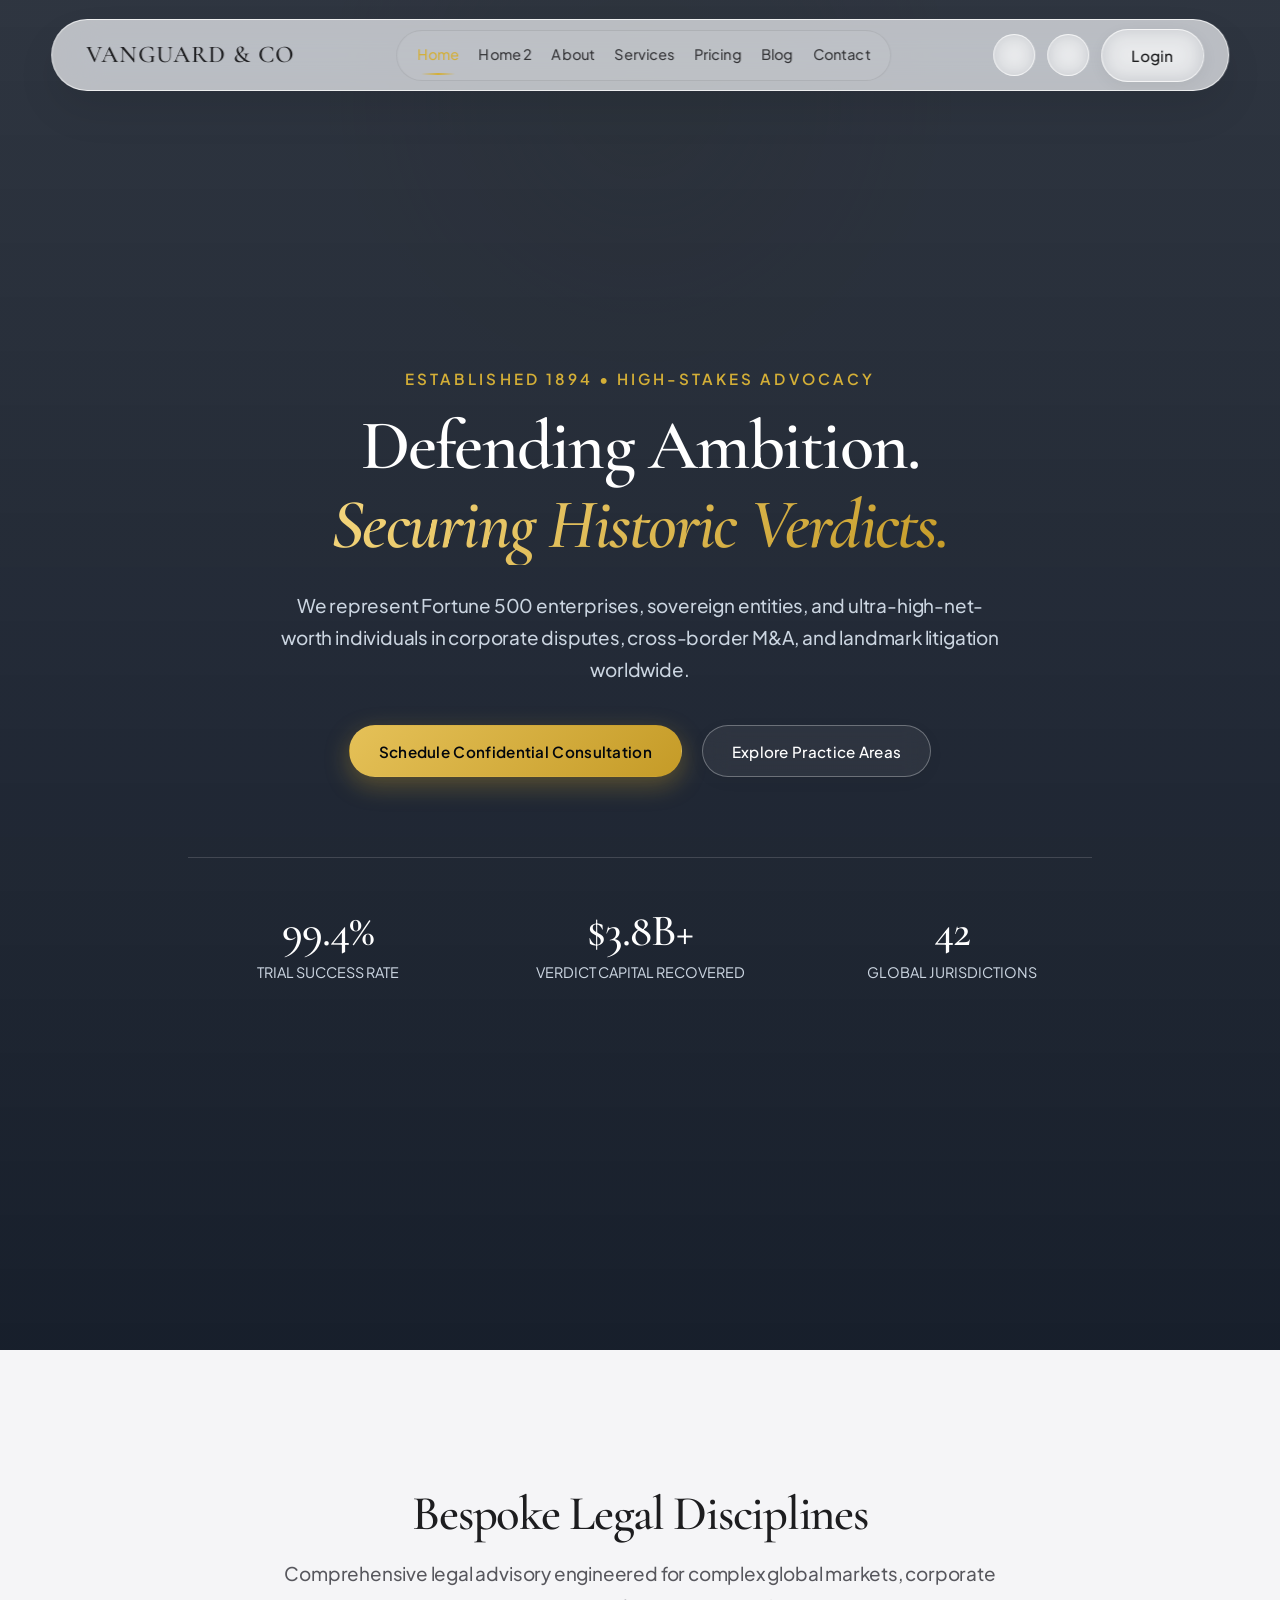
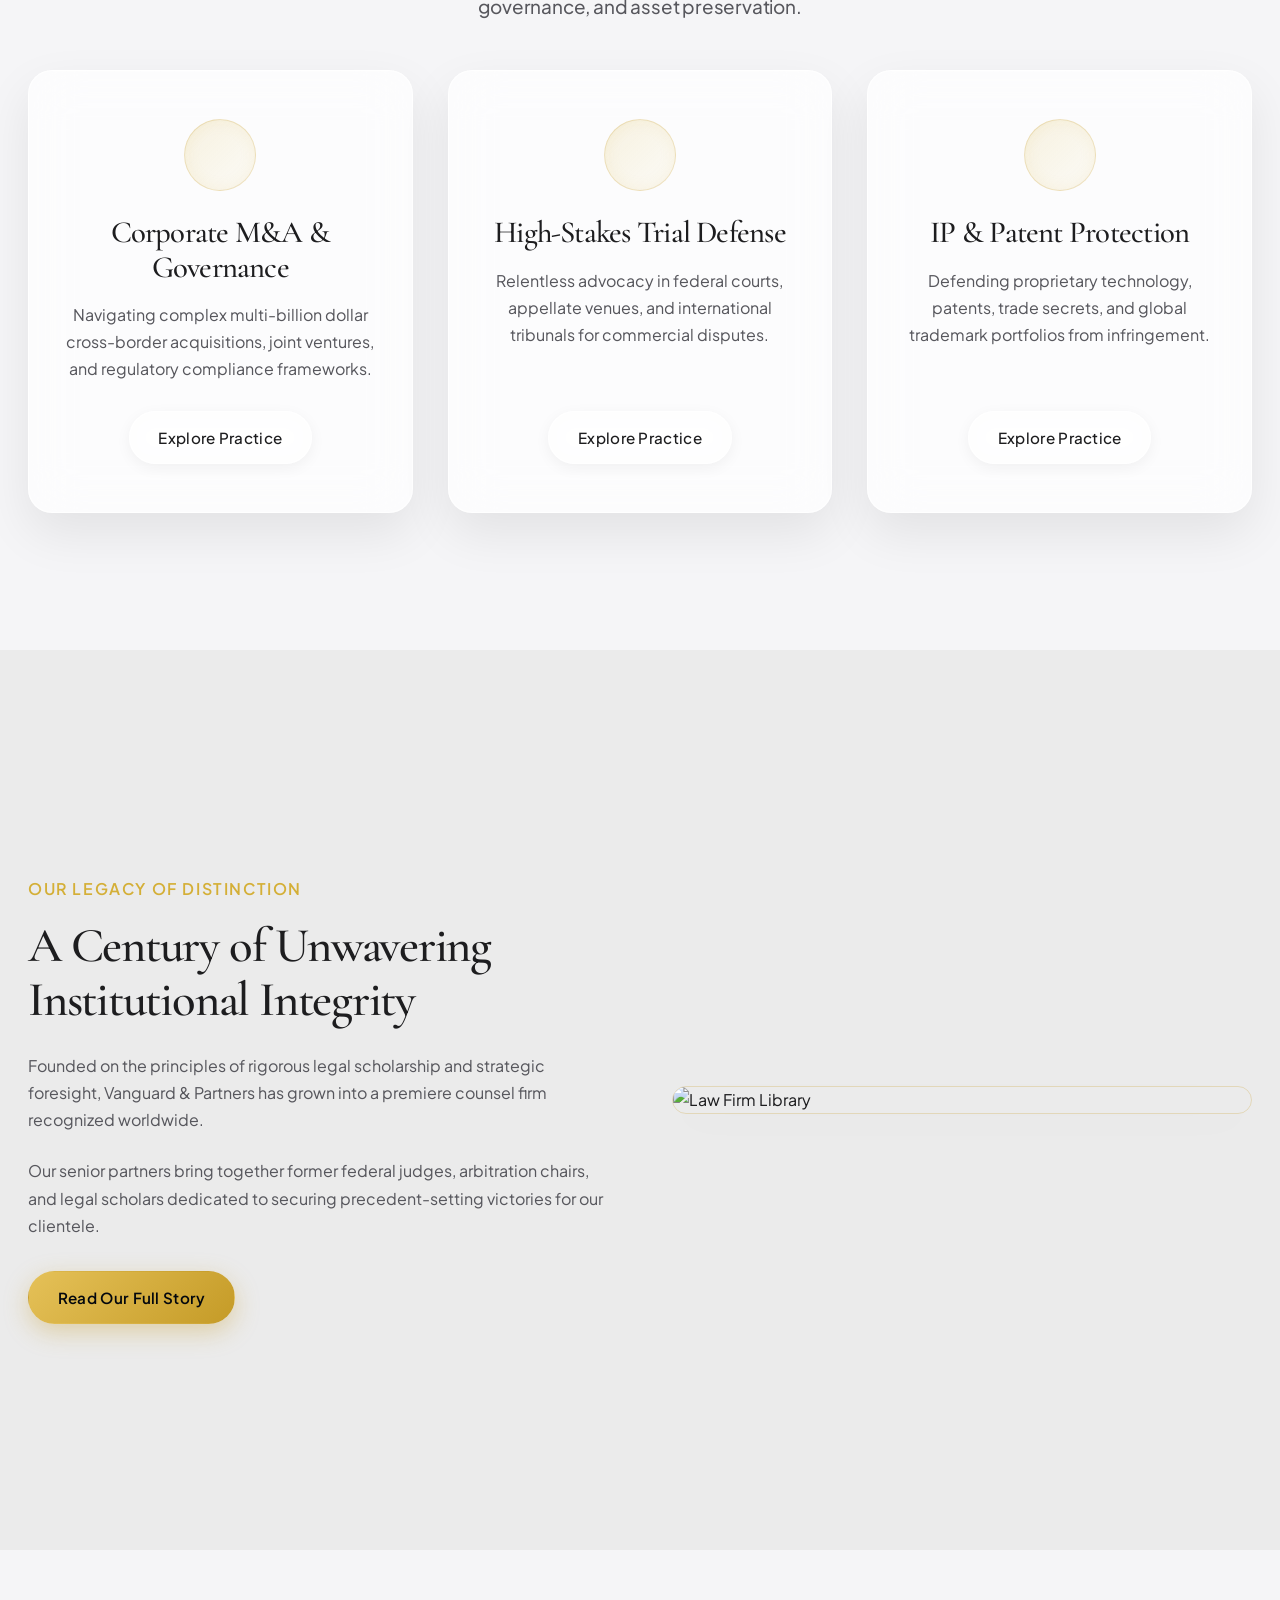
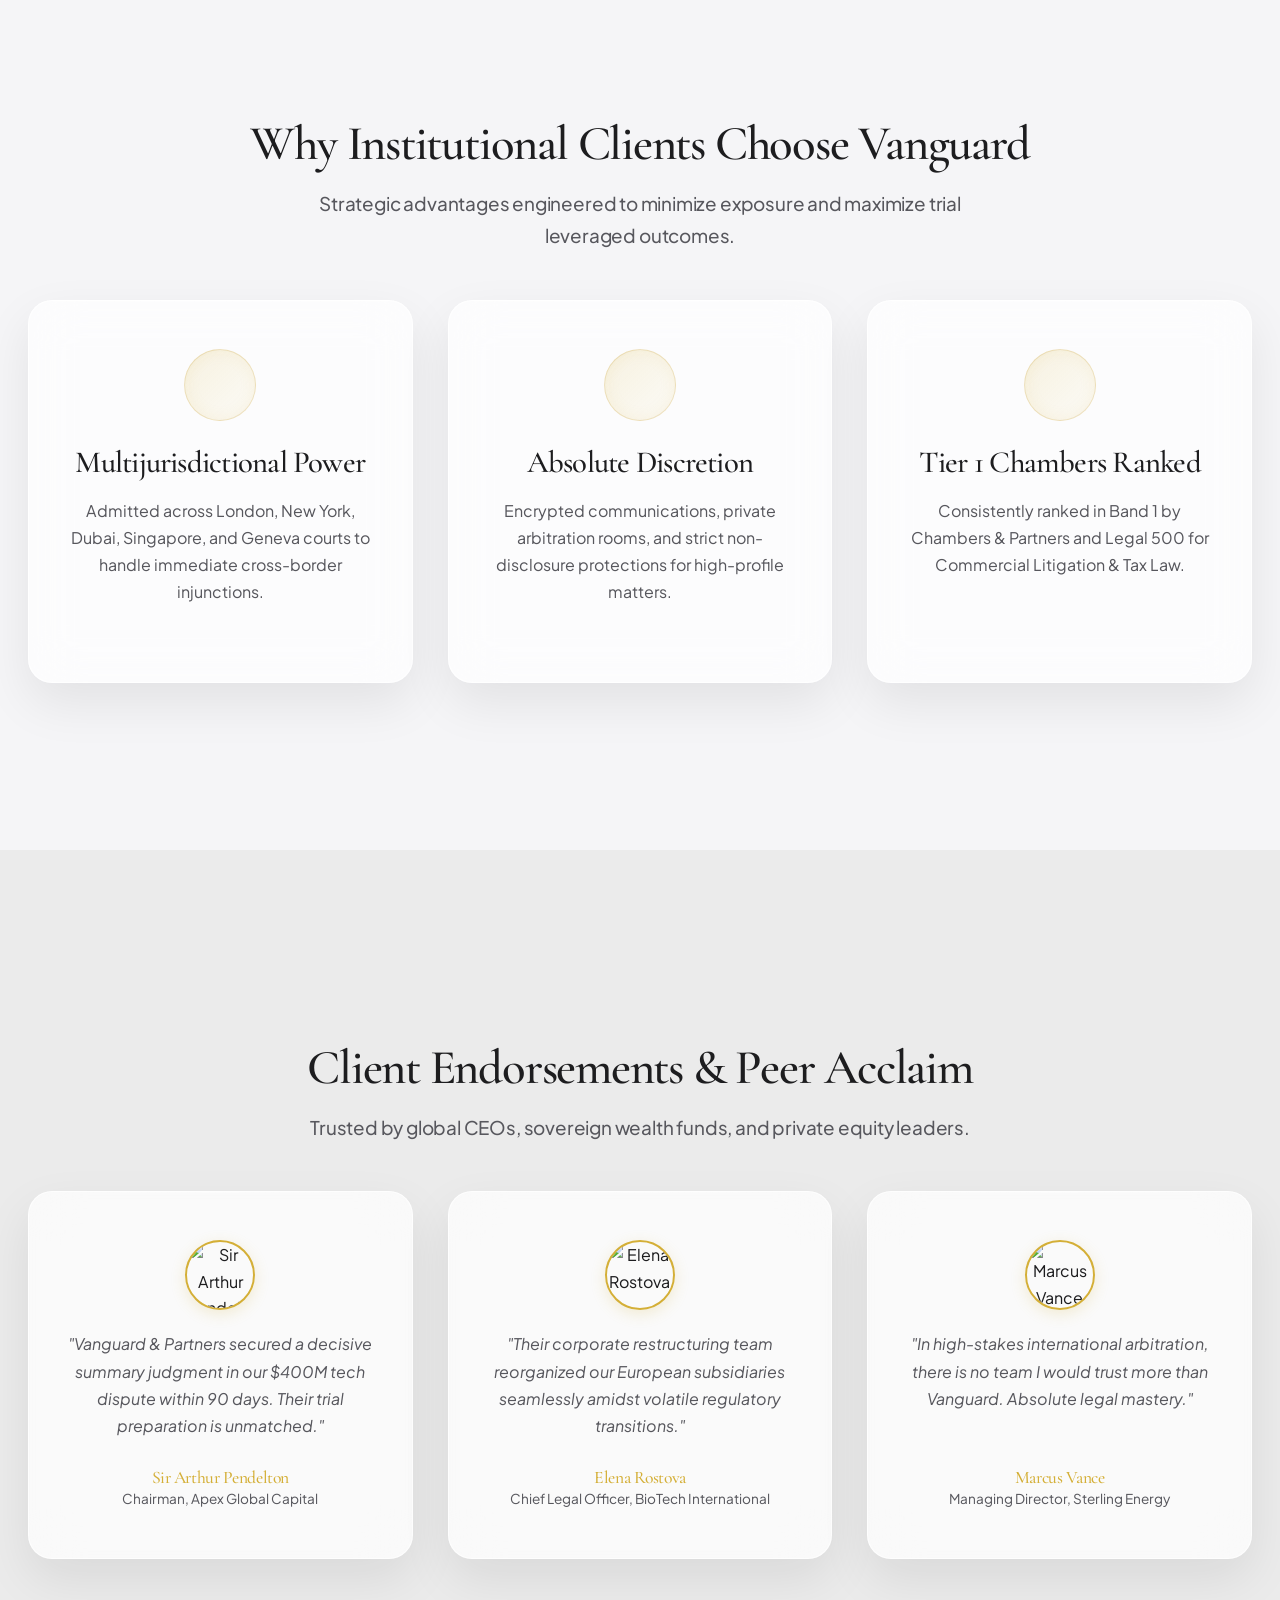
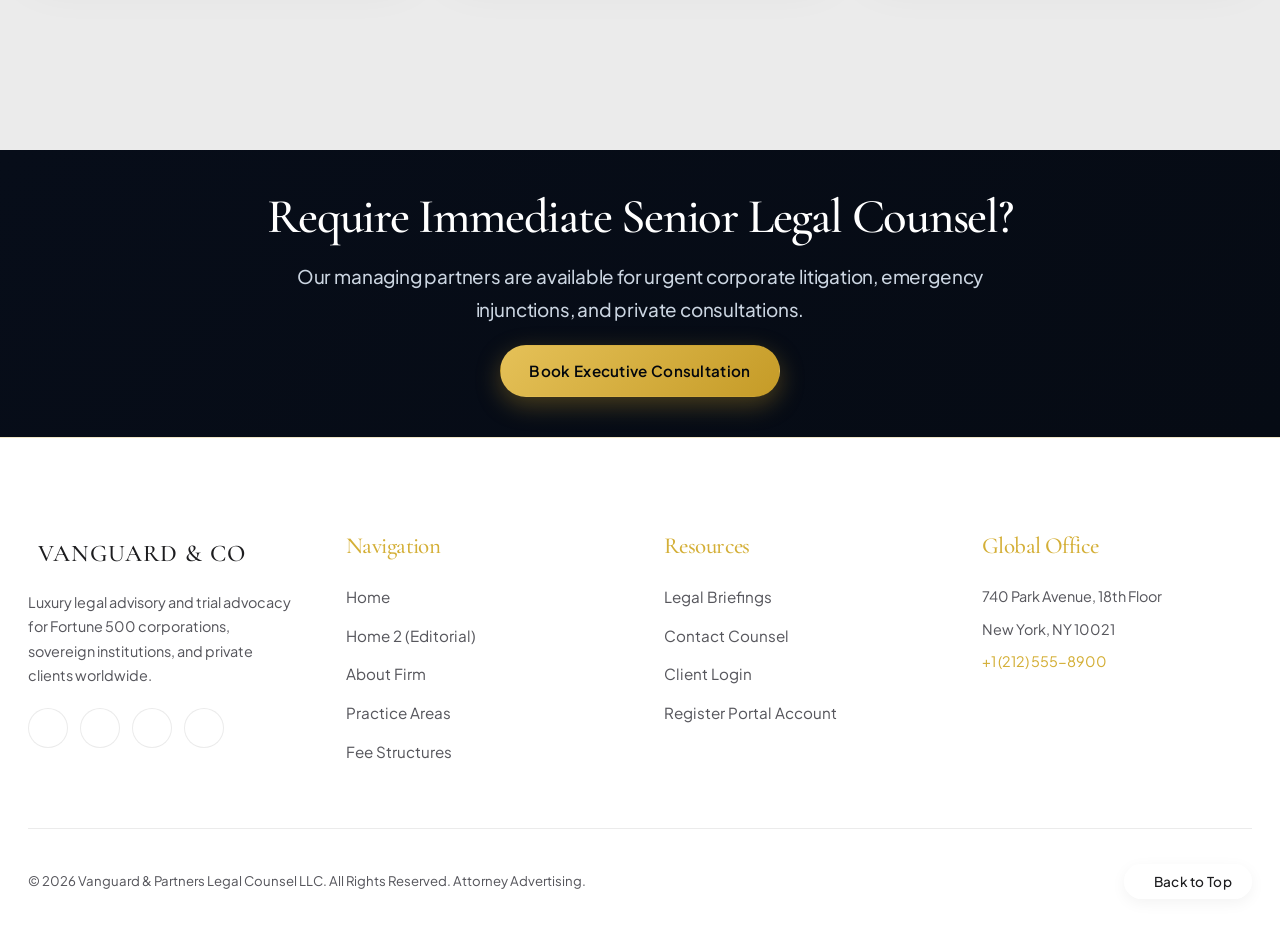
==== commit c3c2f84d: "add the css" ====
--- a/index.html
+++ b/index.html
@@ -5,6 +5,11 @@
   <meta name="viewport" content="width=device-width, initial-scale=1.0">
   <title>Vanguard & Partners | Luxury Legal Counsel & High-Stakes Litigation</title>
   <meta name="description" content="Vanguard & Partners is a premier international law firm specializing in corporate governance, high-stakes litigation, IP defense, and private wealth.">
+
+  <!-- Favicon -->
+  <link rel="icon" type="image/svg+xml" href="assets/images/favicon.svg">
+  <link rel="icon" type="image/png" sizes="32x32" href="assets/images/favicon.png">
+  <link rel="apple-touch-icon" sizes="180x180" href="assets/images/apple-touch-icon.png">
 
   <!-- Remix Icon CDN -->
   <link rel="stylesheet" href="https://cdn.jsdelivr.net/npm/remixicon@3.5.0/fonts/remixicon.css">
@@ -31,7 +36,6 @@
         <a href="pricing.html" class="nav-link">Pricing</a>
         <a href="blog.html" class="nav-link">Blog</a>
         <a href="contact.html" class="nav-link">Contact</a>
-        <a href="dashboard.html" class="nav-link">Dashboard</a>
       </nav>
 
       <div class="nav-actions">
@@ -62,7 +66,7 @@
     <div class="drawer-header">
       <a href="index.html" class="brand-logo">
         <i class="ri-scales-3-line"></i>
-        <span>Vanguard</span>
+        <span>Vanguard & Co</span>
       </a>
       <button class="drawer-close-btn" aria-label="Close Menu">
         <i class="ri-close-line"></i>
@@ -70,14 +74,13 @@
     </div>
 
     <div class="drawer-nav-links">
-      <a href="index.html" class="drawer-nav-link">Home</a>
+      <a href="index.html" class="drawer-nav-link active">Home</a>
       <a href="home2.html" class="drawer-nav-link">Home 2</a>
-      <a href="about.html" class="drawer-nav-link">About Us</a>
-      <a href="services.html" class="drawer-nav-link">Practice Areas</a>
-      <a href="pricing.html" class="drawer-nav-link">Retainers & Pricing</a>
-      <a href="blog.html" class="drawer-nav-link">Legal Briefings</a>
-      <a href="contact.html" class="drawer-nav-link">Contact Counsel</a>
-      <a href="dashboard.html" class="drawer-nav-link">Client Portal</a>
+      <a href="about.html" class="drawer-nav-link">About</a>
+      <a href="services.html" class="drawer-nav-link">Services</a>
+      <a href="pricing.html" class="drawer-nav-link">Pricing</a>
+      <a href="blog.html" class="drawer-nav-link">Blog</a>
+      <a href="contact.html" class="drawer-nav-link">Contact</a>
     </div>
 
     <div class="drawer-actions">
@@ -104,7 +107,7 @@
         <p class="hero-animate subtext" style="color: #cbd5e1; margin-block-end: 2.5rem;">
           We represent Fortune 500 enterprises, sovereign entities, and ultra-high-net-worth individuals in corporate disputes, cross-border M&A, and landmark litigation worldwide.
         </p>
-        <div class="hero-animate" style="display: flex; gap: 1.25rem; justify-content: center; flex-wrap: wrap;">
+        <div class="hero-animate hero-buttons" style="display: flex; gap: 1.25rem; justify-content: center; flex-wrap: wrap;">
           <a href="contact.html" class="btn btn-primary">Schedule Confidential Consultation</a>
           <a href="services.html" class="btn btn-outline" style="color: #fff; border-color: rgba(255,255,255,0.3);">Explore Practice Areas</a>
         </div>
@@ -142,7 +145,7 @@
           </div>
 
           <div class="card">
-            <div class="card-icon"><i class="ri-gavel-line"></i></div>
+            <div class="card-icon"><i class="ri-auction-line"></i></div>
             <h3 class="card-title">High-Stakes Trial Defense</h3>
             <p class="card-desc">Relentless advocacy in federal courts, appellate venues, and international tribunals for commercial disputes.</p>
             <a href="services.html" class="btn btn-outline">Explore Practice</a>
@@ -210,18 +213,21 @@
 
         <div class="card-grid">
           <div class="card">
+            <img src="https://images.unsplash.com/photo-1507003211169-0a1dd7228f2d?auto=format&fit=crop&w=200&q=80" alt="Sir Arthur Pendelton" style="width: 70px; height: 70px; border-radius: 50%; object-fit: cover; border: 2px solid var(--secondary); margin-block-end: 1.25rem; box-shadow: 0 4px 15px rgba(212, 175, 55, 0.2);">
             <p class="card-desc" style="font-style: italic;">"Vanguard & Partners secured a decisive summary judgment in our $400M tech dispute within 90 days. Their trial preparation is unmatched."</p>
             <h4 style="font-size: 1.1rem; color: var(--secondary);">Sir Arthur Pendelton</h4>
             <span style="font-size: 0.85rem; color: var(--text-muted);">Chairman, Apex Global Capital</span>
           </div>
 
           <div class="card">
+            <img src="https://images.unsplash.com/photo-1580489944761-15a19d654956?auto=format&fit=crop&w=200&q=80" alt="Elena Rostova" style="width: 70px; height: 70px; border-radius: 50%; object-fit: cover; border: 2px solid var(--secondary); margin-block-end: 1.25rem; box-shadow: 0 4px 15px rgba(212, 175, 55, 0.2);">
             <p class="card-desc" style="font-style: italic;">"Their corporate restructuring team reorganized our European subsidiaries seamlessly amidst volatile regulatory transitions."</p>
             <h4 style="font-size: 1.1rem; color: var(--secondary);">Elena Rostova</h4>
             <span style="font-size: 0.85rem; color: var(--text-muted);">Chief Legal Officer, BioTech International</span>
           </div>
 
           <div class="card">
+            <img src="https://images.unsplash.com/photo-1500648767791-00dcc994a43e?auto=format&fit=crop&w=200&q=80" alt="Marcus Vance" style="width: 70px; height: 70px; border-radius: 50%; object-fit: cover; border: 2px solid var(--secondary); margin-block-end: 1.25rem; box-shadow: 0 4px 15px rgba(212, 175, 55, 0.2);">
             <p class="card-desc" style="font-style: italic;">"In high-stakes international arbitration, there is no team I would trust more than Vanguard. Absolute legal mastery."</p>
             <h4 style="font-size: 1.1rem; color: var(--secondary);">Marcus Vance</h4>
             <span style="font-size: 0.85rem; color: var(--text-muted);">Managing Director, Sterling Energy</span>
@@ -231,10 +237,10 @@
     </section>
 
     <!-- SECTION 6: EXECUTIVE CALL TO ACTION -->
-    <section class="full-section" style="background: linear-gradient(135deg, var(--primary) 0%, #060b14 100%); color: #fff;">
+    <section style="background: linear-gradient(135deg, var(--primary) 0%, #060b14 100%); color: #fff; padding-block: 2.5rem; min-height: auto;">
       <div class="container" style="text-align: center;">
-        <h2 style="color: #fff;">Require Immediate Senior Legal Counsel?</h2>
-        <p class="subtext" style="color: #94a3b8;">Our managing partners are available for urgent corporate litigation, emergency injunctions, and private consultations.</p>
+        <h2 style="color: #fff; margin-block-end: 0.5rem;">Require Immediate Senior Legal Counsel?</h2>
+        <p class="subtext" style="color: #94a3b8; margin-block-end: 1.25rem;">Our managing partners are available for urgent corporate litigation, emergency injunctions, and private consultations.</p>
         <a href="contact.html" class="btn btn-primary">Book Executive Consultation</a>
       </div>
     </section>
@@ -246,13 +252,19 @@
     <div class="container">
       <div class="footer-grid">
         <div class="footer-col">
-          <a href="index.html" class="brand-logo" style="color: #fff; margin-block-end: 1rem;">
+          <a href="index.html" class="brand-logo" style="margin-block-end: 1rem;">
             <i class="ri-scales-3-line"></i>
-            <span>Vanguard</span>
+            <span>Vanguard & Co</span>
           </a>
-          <p style="color: #94a3b8; font-size: 0.9rem;">
+          <p style="font-size: 0.9rem;">
             Luxury legal advisory and trial advocacy for Fortune 500 corporations, sovereign institutions, and private clients worldwide.
           </p>
+          <div class="footer-social-links">
+            <a href="https://linkedin.com" target="_blank" rel="noopener" class="social-btn" aria-label="LinkedIn"><i class="ri-linkedin-fill"></i></a>
+            <a href="https://twitter.com" target="_blank" rel="noopener" class="social-btn" aria-label="Twitter / X"><i class="ri-twitter-x-fill"></i></a>
+            <a href="https://facebook.com" target="_blank" rel="noopener" class="social-btn" aria-label="Facebook"><i class="ri-facebook-fill"></i></a>
+            <a href="https://instagram.com" target="_blank" rel="noopener" class="social-btn" aria-label="Instagram"><i class="ri-instagram-fill"></i></a>
+          </div>
         </div>
 
         <div class="footer-col">
@@ -271,7 +283,6 @@
           <div class="footer-links">
             <a href="blog.html">Legal Briefings</a>
             <a href="contact.html">Contact Counsel</a>
-            <a href="dashboard.html">Client Portal</a>
             <a href="login.html">Client Login</a>
             <a href="register.html">Register Portal Account</a>
           </div>
@@ -279,14 +290,17 @@
 
         <div class="footer-col">
           <h4>Global Office</h4>
-          <p style="color: #94a3b8; font-size: 0.9rem; margin-block-end: 0.5rem;">740 Park Avenue, 18th Floor</p>
-          <p style="color: #94a3b8; font-size: 0.9rem; margin-block-end: 0.5rem;">New York, NY 10021</p>
+          <p style="font-size: 0.9rem; margin-block-end: 0.5rem;">740 Park Avenue, 18th Floor</p>
+          <p style="font-size: 0.9rem; margin-block-end: 0.5rem;">New York, NY 10021</p>
           <p style="color: var(--secondary); font-size: 0.9rem;"><i class="ri-phone-line"></i> +1 (212) 555-8900</p>
         </div>
       </div>
 
       <div class="footer-bottom">
         <p>&copy; 2026 Vanguard & Partners Legal Counsel LLC. All Rights Reserved. Attorney Advertising.</p>
+        <button id="backToTopBtn" class="btn btn-outline back-to-top-btn" aria-label="Back to Top" style="padding: 0.5rem 1.2rem; font-size: 0.85rem;">
+          <i class="ri-arrow-up-line"></i> Back to Top
+        </button>
       </div>
     </div>
   </footer>
--- a/assets/css/style.css
+++ b/assets/css/style.css
@@ -292,12 +292,35 @@
   color: var(--text-main);
   letter-spacing: 0.04em;
   text-transform: uppercase;
+  white-space: nowrap;
+}
+
+.brand-logo span {
+  white-space: nowrap;
 }
 
 .brand-logo i {
   color: var(--secondary);
   font-size: 1.7rem;
   filter: drop-shadow(0 2px 8px rgba(212, 175, 55, 0.4));
+  flex-shrink: 0;
+}
+
+.hamburger-toggle {
+  display: none;
+  background: transparent;
+  border: none;
+  color: var(--text-main);
+  font-size: 1.6rem;
+  cursor: pointer;
+  padding: 0.25rem;
+  align-items: center;
+  justify-content: center;
+  transition: color 0.3s ease;
+}
+
+.hamburger-toggle:hover {
+  color: var(--secondary);
 }
 
 /* Navigation Links (> 1024px Full Horizontal Capsule Nav) */
@@ -456,13 +479,15 @@
   width: 320px;
   max-width: 85vw;
   height: 100vh;
+  height: 100dvh;
   background: var(--surface-solid);
   backdrop-filter: blur(30px);
   z-index: 1100;
-  padding: 2.5rem 2rem;
+  padding: 1.75rem 1.5rem;
   display: flex;
   flex-direction: column;
-  justify-content: space-between;
+  justify-content: flex-start;
+  overflow-y: auto;
   box-shadow: -10px 0 40px rgba(0,0,0,0.5);
   transition: inset-inline-end 0.45s cubic-bezier(0.16, 1, 0.3, 1);
 }
@@ -475,7 +500,9 @@
   display: flex;
   align-items: center;
   justify-content: space-between;
-  margin-block-end: 2rem;
+  margin-block-end: 1.25rem;
+  padding-block-end: 0.75rem;
+  border-block-end: 1px solid var(--border-subtle);
 }
 
 .drawer-close-btn {
@@ -484,30 +511,47 @@
   color: var(--text-main);
   font-size: 1.75rem;
   cursor: pointer;
+  padding: 0.25rem;
+  transition: color 0.3s ease;
+}
+
+.drawer-close-btn:hover {
+  color: var(--secondary);
 }
 
 .drawer-nav-links {
   display: flex;
   flex-direction: column;
-  gap: 1rem;
+  gap: 0.35rem;
 }
 
 .drawer-nav-link {
-  font-size: 1.15rem;
+  font-size: 1.05rem;
   font-weight: var(--weight-lead);
   color: var(--text-main);
-  padding-block: 0.6rem;
+  padding: 0.6rem 0.85rem;
+  border-radius: 10px;
   border-block-end: 1px solid var(--border-subtle);
   min-height: 44px;
   display: flex;
   align-items: center;
+  transition: var(--transition-apple);
+}
+
+.drawer-nav-link:hover,
+.drawer-nav-link.active {
+  color: var(--secondary);
+  font-weight: 600;
+  background: rgba(212, 175, 55, 0.12);
+  border-block-end-color: transparent;
+  padding-inline-start: 1.1rem;
 }
 
 .drawer-actions {
   display: flex;
   flex-direction: column;
-  gap: 1rem;
-  margin-block-start: 2rem;
+  gap: 0.75rem;
+  margin-block-start: 1.5rem;
 }
 
 /* ================= APPLE SPATIAL CARDS ================= */
@@ -722,12 +766,21 @@
 
 /* Footer Section System */
 .footer {
-  background-color: var(--primary);
-  color: #f5f5f7;
+  background-color: #ffffff;
+  color: var(--text-main);
   padding-block-start: 6rem;
   padding-block-end: 3rem;
   border-block-start: 1px solid var(--border-color);
   position: relative;
+  transition: var(--transition-apple);
+}
+
+.footer .brand-logo {
+  color: var(--text-main);
+}
+
+.footer p {
+  color: var(--text-muted);
 }
 
 .footer-grid {
@@ -759,7 +812,7 @@
 }
 
 .footer-links a {
-  color: #a3a3a8;
+  color: var(--text-muted);
   font-size: 0.95rem;
 }
 
@@ -768,12 +821,67 @@
   padding-inline-start: 5px;
 }
 
+.footer-social-links {
+  display: flex;
+  gap: 0.75rem;
+  margin-block-start: 1.25rem;
+}
+
+.social-btn {
+  width: 40px;
+  height: 40px;
+  font-size: 1.1rem;
+  background: var(--surface);
+  border: 1px solid var(--border-subtle);
+  color: var(--text-main);
+  border-radius: 50%;
+  display: inline-flex;
+  align-items: center;
+  justify-content: center;
+  transition: var(--transition-apple);
+}
+
+.social-btn:hover {
+  background: var(--secondary);
+  color: #03070d;
+  border-color: var(--secondary);
+  transform: translateY(-3px) scale(1.08);
+  box-shadow: 0 6px 20px rgba(212, 175, 55, 0.35);
+}
+
 .footer-bottom {
+  border-block-start: 1px solid var(--border-subtle);
+  padding-block-start: 2.2rem;
+  display: flex;
+  justify-content: space-between;
+  align-items: center;
+  flex-wrap: wrap;
+  gap: 1.5rem;
+  color: var(--text-muted);
+  font-size: var(--size-caption);
+}
+
+/* Dark Mode Footer Overrides */
+[data-theme="dark"] .footer {
+  background-color: var(--primary);
+  color: #f5f5f7;
+}
+
+[data-theme="dark"] .footer .brand-logo {
+  color: #ffffff;
+}
+
+[data-theme="dark"] .footer p {
+  color: #94a3b8;
+}
+
+[data-theme="dark"] .footer-links a {
+  color: #a3a3a8;
+}
+
+[data-theme="dark"] .footer-bottom {
   border-block-start: 1px solid rgba(255, 255, 255, 0.1);
-  padding-block-start: 2.2rem;
-  text-align: center;
   color: #a3a3a8;
-  font-size: var(--size-caption);
 }
 
 /* Auth Centered Pages (Login / Register) */
@@ -864,12 +972,25 @@
   }
 
   .hamburger-toggle {
-    display: block;
+    display: inline-flex !important;
   }
 
   .navbar-header {
     top: 0.8rem;
+    width: min(1280px, 94vw);
     border-radius: var(--radius-global);
+  }
+
+  .navbar-container {
+    padding-inline: 1.25rem;
+  }
+
+  .brand-logo {
+    font-size: 1.2rem;
+  }
+
+  .brand-logo i {
+    font-size: 1.4rem;
   }
 
   /* 1. MANDATORY RULE: All split grid containers collapse to single column centered */
@@ -942,26 +1063,30 @@
     text-align: center !important;
   }
 
-  /* 3. MANDATORY RULE: ALL Buttons and Button Containers Align Center on Mobile & Tablet */
-  .btn,
+  /* 3. Button and Hero Action Button Alignment on Tablet & Mobile (<= 1024px & 768px) */
+  .btn {
+    text-align: center;
+    justify-content: center;
+    display: inline-flex;
+    margin-inline: 0 !important; /* Prevents flexbox auto-margin from pushing hero buttons apart */
+  }
+
   .social-auth-btn,
-  button[type="submit"],
-  .btn-primary,
-  .btn-outline {
+  button[type="submit"] {
     margin-inline: auto !important;
     text-align: center !important;
     justify-content: center !important;
-    display: inline-flex !important;
-  }
-
-  /* Button flex wrappers (e.g., hero action buttons, CTA button groups) */
+  }
+
+  /* Hero action button groups and CTA wrappers */
+  .hero-buttons,
   .hero-animate[style*="display: flex"],
-  div[style*="display: flex"],
-  .drawer-actions,
-  .nav-actions {
+  .drawer-actions {
+    display: flex !important;
     justify-content: center !important;
     align-items: center !important;
-    text-align: center !important;
+    gap: 1rem !important;
+    flex-wrap: wrap !important;
   }
 
   /* Footer responsiveness */
@@ -1022,6 +1147,16 @@
 
   .btn {
     max-width: 100%;
+    white-space: normal !important;
+    text-align: center !important;
+  }
+
+  .hero-text-col {
+    text-align: center !important;
+  }
+
+  .hero-text-col h1 {
+    text-align: center !important;
   }
 
   /* Ensure timeline & contact items stack vertically and center on mobile */
@@ -1051,3 +1186,29 @@
   }
 }
 
+/* Password Eye Toggle Styling */
+.password-input-wrapper {
+  position: relative;
+  width: 100%;
+}
+.password-toggle-btn {
+  position: absolute;
+  inset-inline-end: 0.75rem;
+  top: 50%;
+  transform: translateY(-50%);
+  background: transparent;
+  border: none;
+  color: var(--text-muted);
+  cursor: pointer;
+  font-size: 1.25rem;
+  display: flex;
+  align-items: center;
+  justify-content: center;
+  padding: 0.25rem;
+  transition: color 0.3s ease;
+}
+.password-toggle-btn:hover {
+  color: var(--secondary);
+}
+
+
